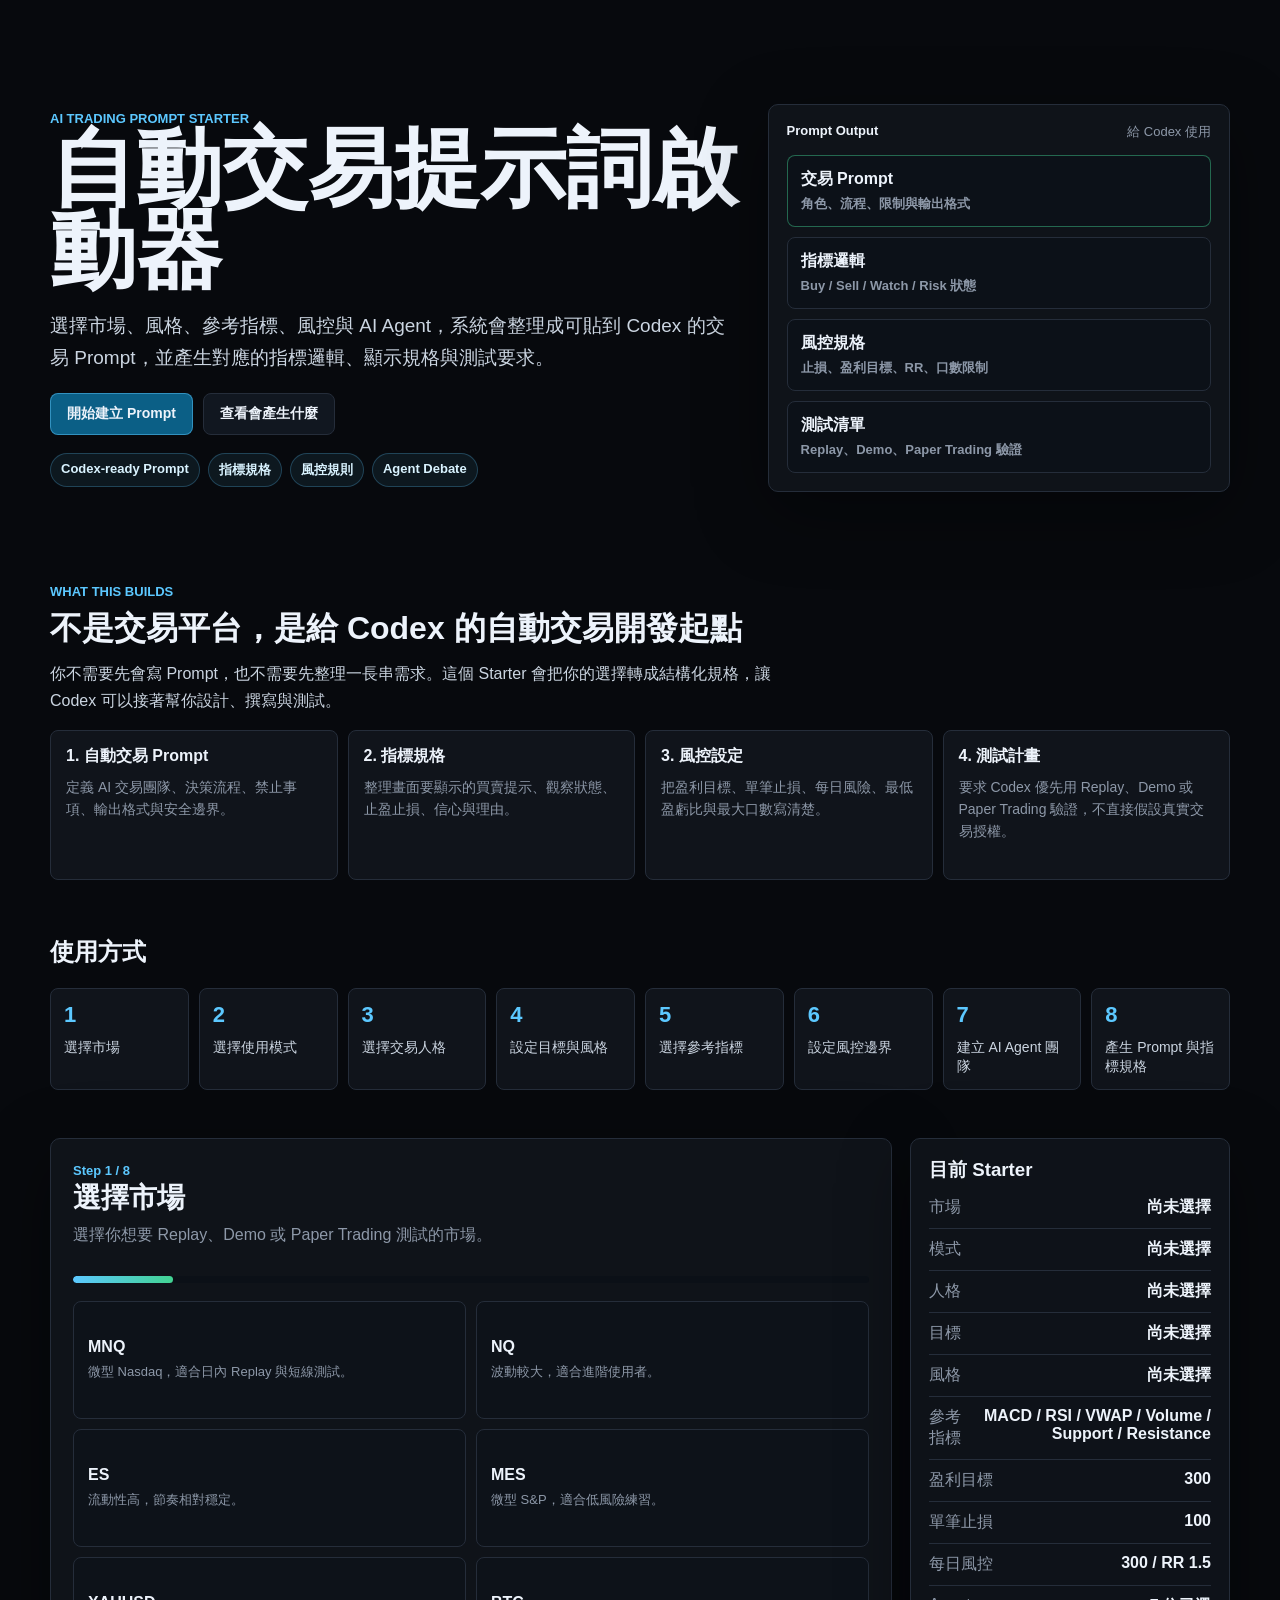
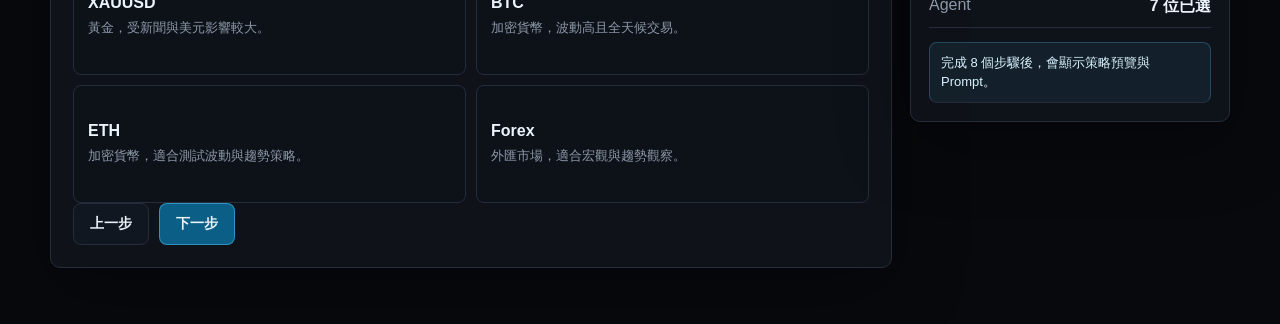
==== index.html @ bc8bad6b "Improve README and add starter assets" ====
<!doctype html>
<html lang="zh-Hant">
<head>
  <meta charset="utf-8">
  <meta name="viewport" content="width=device-width, initial-scale=1">
  <title>AI Trading Prompt Starter｜自動交易提示詞啟動器</title>
  <link rel="stylesheet" href="assets/css/index.css?v=execution-policy-fix">
</head>
<body>
  <main class="page">
    <section class="hero">
      <div class="hero-copy">
        <span class="eyebrow">AI Trading Prompt Starter</span>
        <h1>自動交易提示詞啟動器</h1>
        <p>選擇市場、風格、參考指標、風控與 AI Agent，系統會整理成可貼到 Codex 的交易 Prompt，並產生對應的指標邏輯、顯示規格與測試要求。</p>
        <div class="hero-actions">
          <a class="button primary" href="#starter" title="依照你的選項產生 Codex Prompt 與指標規格">開始建立 Prompt</a>
          <a class="button ghost" href="#starter-output" title="查看這個 Starter 會幫你整理哪些輸出">查看會產生什麼</a>
        </div>
        <div class="hero-proof" aria-label="Starter 輸出重點">
          <span>Codex-ready Prompt</span>
          <span>指標規格</span>
          <span>風控規則</span>
          <span>Agent Debate</span>
        </div>
      </div>
      <aside class="team-preview prompt-preview-card" aria-label="自動交易提示詞輸出預覽">
        <div class="preview-header">
          <strong>Prompt Output</strong>
          <span>給 Codex 使用</span>
        </div>
        <div class="mini-agent risk">交易 Prompt<span>角色、流程、限制與輸出格式</span></div>
        <div class="mini-agent">指標邏輯<span>Buy / Sell / Watch / Risk 狀態</span></div>
        <div class="mini-agent">風控規格<span>止損、盈利目標、RR、口數限制</span></div>
        <div class="mini-agent">測試清單<span>Replay、Demo、Paper Trading 驗證</span></div>
      </aside>
    </section>

    <section class="starter-output" id="starter-output">
      <div class="section-heading">
        <span class="eyebrow">What This Builds</span>
        <h2>不是交易平台，是給 Codex 的自動交易開發起點</h2>
        <p>你不需要先會寫 Prompt，也不需要先整理一長串需求。這個 Starter 會把你的選擇轉成結構化規格，讓 Codex 可以接著幫你設計、撰寫與測試。</p>
      </div>
      <div class="output-grid">
        <article>
          <strong>1. 自動交易 Prompt</strong>
          <span>定義 AI 交易團隊、決策流程、禁止事項、輸出格式與安全邊界。</span>
        </article>
        <article>
          <strong>2. 指標規格</strong>
          <span>整理畫面要顯示的買賣提示、觀察狀態、止盈止損、信心與理由。</span>
        </article>
        <article>
          <strong>3. 風控設定</strong>
          <span>把盈利目標、單筆止損、每日風險、最低盈虧比與最大口數寫清楚。</span>
        </article>
        <article>
          <strong>4. 測試計畫</strong>
          <span>要求 Codex 優先用 Replay、Demo 或 Paper Trading 驗證，不直接假設真實交易授權。</span>
        </article>
      </div>
    </section>

    <section class="how">
      <h2>使用方式</h2>
      <div class="how-grid">
        <div><b>1</b><span>選擇市場</span></div>
        <div><b>2</b><span>選擇使用模式</span></div>
        <div><b>3</b><span>選擇交易人格</span></div>
        <div><b>4</b><span>設定目標與風格</span></div>
        <div><b>5</b><span>選擇參考指標</span></div>
        <div><b>6</b><span>設定風控邊界</span></div>
        <div><b>7</b><span>建立 AI Agent 團隊</span></div>
        <div><b>8</b><span>產生 Prompt 與指標規格</span></div>
      </div>
    </section>

    <section class="starter" id="starter">
      <div class="wizard">
        <header class="wizard-head">
          <div>
            <span id="stepBadge">Step 1 / 8</span>
            <h2 id="stepTitle">選擇市場</h2>
            <p id="stepHint">選擇你想要 Replay、Demo 或 Paper Trading 測試的市場。</p>
          </div>
          <div class="progress"><span id="progressBar"></span></div>
        </header>

        <div class="step-panel active" data-step="0">
          <div class="choice-grid" id="marketChoices"></div>
        </div>

        <div class="step-panel" data-step="1">
          <div class="choice-grid mode-grid" id="modeChoices"></div>
        </div>

        <div class="step-panel" data-step="2">
          <div class="choice-grid" id="personalityChoices"></div>
        </div>

        <div class="step-panel" data-step="3">
          <div class="choice-grid" id="goalChoices"></div>
        </div>

        <div class="step-panel" data-step="4">
          <div class="choice-grid" id="styleChoices"></div>
        </div>

        <div class="step-panel" data-step="5">
          <div class="indicator-builder">
            <div class="team-builder-head">
              <div>
                <span class="eyebrow">Step 6</span>
                <h3>選擇重要參考指標</h3>
                <p>選擇你希望 AI 參考的指標。這些指標只做輔助判斷，不會單獨決定 Buy / Sell。</p>
              </div>
              <span id="indicatorCount">0 個已選</span>
            </div>

            <div class="indicator-grid" id="indicatorChoices"></div>
          </div>
        </div>

        <div class="step-panel" data-step="6">
          <div class="risk-builder">
            <div class="team-builder-head">
              <div>
                <span class="eyebrow">Step 7</span>
                <h3>設定盈利目標、止損與風控</h3>
                <p>這些限制會寫進 Prompt，讓 Risk Manager 先檢查風險，再讓其他 Agent 參與討論。</p>
              </div>
              <span>風控優先</span>
            </div>

            <div class="risk-grid">
              <label class="risk-field">
                <span>每日盈利目標</span>
                <input id="profitTargetInput" type="number" min="0" step="50" value="300" title="設定每日想達到的獲利目標。達標後 AI 會偏向停止開新倉，只做回顧或管理既有部位。">
                <small>例：300。達標後偏向停止新交易，避免把盈利吐回去。</small>
              </label>

              <label class="risk-field">
                <span>單筆最大止損</span>
                <input id="stopLossInput" type="number" min="1" step="10" value="100" title="設定單筆交易可承受的最大虧損。若潛在止損超過此值，Risk Manager 必須阻擋。">
                <small>例：100。任何 setup 超過這個止損上限都不應放行。</small>
              </label>

              <label class="risk-field">
                <span>每日最大虧損</span>
                <input id="dailyLossInput" type="number" min="1" step="50" value="300" title="設定每日最大虧損上限。達到後 AI 必須停止尋找新交易。">
                <small>例：300。達到日損上限後，只允許等待、回顧或停止。</small>
              </label>

              <label class="risk-field">
                <span>最低盈虧比</span>
                <input id="minimumRRInput" type="number" min="0.5" step="0.1" value="1.5" title="設定最低 Reward/Risk。低於此數字的交易不能進入最終決策。">
                <small>例：1.5。代表預期獲利至少要是風險的 1.5 倍。</small>
              </label>

              <label class="risk-field">
                <span>最大口數</span>
                <input id="maxContractsInput" type="number" min="1" step="1" value="1" title="設定最多允許幾口合約。AI 不可以自行提高口數。">
                <small>例：1。避免 AI 在沒有授權下加大槓桿。</small>
              </label>

              <label class="risk-field">
                <span>加碼規則</span>
                <select id="addOnRuleInput" title="設定是否允許加碼。保守建議先不允許加碼，等 Demo 驗證後再開啟。">
                  <option value="不允許加碼">不允許加碼</option>
                  <option value="只允許盈利後加碼">只允許盈利後加碼</option>
                  <option value="需要人工確認後加碼">需要人工確認後加碼</option>
                </select>
                <small>保守預設：不允許加碼。先讓策略乾淨、容易回測。</small>
              </label>
            </div>
          </div>
        </div>

        <div class="step-panel" data-step="7">
          <div class="team-builder" id="agents">
            <div class="team-builder-head">
              <div>
                <span class="eyebrow">Step 8</span>
                <h3>建立你的 AI Trading Team</h3>
                <p>先用快速組合決定團隊骨架，再微調核心與專家 Agent。Risk Manager 預設必選。</p>
              </div>
              <span id="agentCount">0 位已選</span>
            </div>

            <section class="team-section">
              <div class="section-label">
                <strong>快速組合</strong>
                <span>選一種常見團隊配置，之後仍可手動調整。</span>
              </div>
              <div class="preset-row" id="presetChoices"></div>
            </section>

            <div class="team-layout">
              <div class="team-selectors">
                <section class="team-section">
                  <div class="section-label">
                    <strong>核心團隊</strong>
                    <span>負責方向、進場、結構與風控。</span>
                  </div>
                  <div class="agent-grid compact" id="coreAgentChoices"></div>
                </section>

                <section class="team-section">
                  <div class="section-label">
                    <strong>專家團隊</strong>
                    <span>補強關鍵位、流動性、成交量、新聞與宏觀背景。</span>
                  </div>
                  <div class="agent-grid compact" id="specialistAgentChoices"></div>
                </section>
              </div>

              <aside class="team-builder-preview" aria-label="AI Trading Team 預覽">
                <section class="team-section">
                  <div class="section-label">
                    <strong>團隊預覽</strong>
                    <span>依照目前選擇即時估算。</span>
                  </div>
                  <div class="metric-grid">
                    <div><b id="coreCount">4</b><span>Core Agent</span></div>
                    <div><b id="specialistCount">3</b><span>Specialist Agent</span></div>
                  </div>
                  <div class="team-estimate">
                    <span>預估 Prompt</span>
                    <strong id="tokenEstimate">3200 Tokens</strong>
                  </div>
                  <div class="team-estimate">
                    <span>預估決策品質</span>
                    <strong id="qualityEstimate">★★★★☆</strong>
                  </div>
                </section>

                <section class="team-section debate-preview-box">
                  <div class="section-label">
                    <strong>Agent Debate Preview</strong>
                    <span>範例顯示 Agent 不會全部同意。</span>
                  </div>
                  <div class="debate-mini" id="teamDebatePreview"></div>
                  <div class="final-vote" id="teamFinalVote">LONG Approved</div>
                </section>
              </aside>
            </div>
          </div>
        </div>

        <footer class="wizard-actions">
          <button class="button ghost" id="backBtn" type="button" title="回到上一個設定步驟">上一步</button>
          <button class="button primary" id="nextBtn" type="button" title="前往下一步，完成後會產生 Codex Prompt">下一步</button>
        </footer>
      </div>

      <aside class="starter-summary">
        <h3>目前 Starter</h3>
        <dl>
          <div><dt>市場</dt><dd id="summaryMarket">尚未選擇</dd></div>
          <div><dt>模式</dt><dd id="summaryMode">尚未選擇</dd></div>
          <div><dt>人格</dt><dd id="summaryPersonality">尚未選擇</dd></div>
          <div><dt>目標</dt><dd id="summaryGoal">尚未選擇</dd></div>
          <div><dt>風格</dt><dd id="summaryStyle">尚未選擇</dd></div>
          <div><dt>參考指標</dt><dd id="summaryIndicators">尚未選擇</dd></div>
          <div><dt>盈利目標</dt><dd id="summaryProfitTarget">300</dd></div>
          <div><dt>單筆止損</dt><dd id="summaryStopLoss">100</dd></div>
          <div><dt>每日風控</dt><dd id="summaryDailyRisk">300</dd></div>
          <div><dt>Agent</dt><dd id="summaryAgents">尚未完成</dd></div>
        </dl>
        <div class="readiness" id="readiness">完成 8 個步驟後，會顯示策略預覽與 Prompt。</div>
      </aside>
    </section>

    <section class="results is-hidden" id="results">
      <div class="result-head">
        <div>
          <span class="eyebrow">Prompt Ready</span>
          <h2>你的 AI 交易團隊已建立</h2>
          <p>先查看摘要與 Agent 辯論邏輯，再展開完整 Prompt 複製到 Codex。</p>
        </div>
        <div class="result-actions">
          <button class="button ghost" id="togglePromptBtn" type="button" title="展開或收合完整 Codex Prompt">展開 Prompt</button>
          <button class="button primary" id="copyPromptBtn" type="button" title="複製完整 Prompt，方便貼到 Codex">複製 Prompt</button>
          <button class="button ghost" id="downloadPromptBtn" type="button" title="把 Prompt 下載成 Markdown 檔案保存">下載 Markdown</button>
        </div>
      </div>

      <section class="visual-preview-card" aria-label="指標視覺預覽">
        <div class="visual-preview-head">
          <strong>視覺預覽</strong>
          <span>買進/賣出大字；觀察小提醒；關鍵線只顯示附近價位</span>
        </div>
        <div class="chart-preview">
          <div class="chart-toolbar">
            <span class="tag buy">買進</span>
            <span class="tag sell">賣出</span>
            <span class="tag tp">止盈</span>
            <span class="tag sl">止損</span>
            <span class="tag watch">出場 / 觀察</span>
            <span class="tag day">今日高低</span>
            <span class="tag prev">前日高低</span>
            <span class="tag range">開盤區間</span>
          </div>
          <div class="chart-stage">
            <div class="price-line line-blue line-top"><span>今日高</span></div>
            <div class="price-line line-white line-orl"><span>開盤低</span></div>
            <div class="price-line line-purple line-pdh"><span>前日高</span></div>
            <div class="price-line line-green line-vwap"><span>VWAP</span></div>
            <div class="price-line line-amber line-support"><span>30分支撐</span></div>
            <div class="price-line line-amber line-pressure"><span>30分壓力</span></div>
            <div class="price-line line-purple line-pdl"><span>前日低</span></div>
            <div class="price-line line-white line-orh"><span>開盤高</span></div>
            <div class="price-line line-blue line-low"><span>今日低</span></div>
            <div class="signal-label buy-signal">買進 84% RR 1.3</div>
            <div class="signal-label watch-signal">觀察壓力</div>
            <div class="signal-label exit-signal">出多 | VWAP</div>
            <div class="tp-line"><span>止盈</span></div>
            <div class="sl-line"><span>止損</span></div>
            <div class="candles" aria-hidden="true">
              <i></i><i></i><i class="red"></i><i class="red"></i><i class="red"></i><i></i><i></i><i></i><i></i><i></i><i></i><i class="red"></i><i class="red"></i><i class="red"></i><i></i><i></i><i></i><i></i><i class="red"></i><i></i>
            </div>
            <div class="price-path"></div>
          </div>
        </div>
      </section>

      <div class="result-grid">
        <section class="card">
          <h3>策略摘要</h3>
          <div class="summary-list" id="strategySummary"></div>
        </section>

        <section class="card">
          <h3>AI Agent 團隊</h3>
          <div class="selected-agents" id="selectedAgents"></div>
        </section>

        <section class="card">
          <h3>Agent 辯論流程</h3>
          <div class="debate-flow" id="debateFlow"></div>
        </section>

        <section class="card decision-preview">
          <h3>AI 決策狀態預覽</h3>
          <div class="decision-state">
            <strong>等待確認</strong>
            <span>Risk Manager 會先檢查風險，Agent 不會全部無條件同意。</span>
          </div>
          <div class="state-row">
            <span>AI 建議買進</span>
            <span>AI 建議賣出</span>
            <span>觀察中</span>
            <span>風險過高</span>
            <span>不建議交易</span>
          </div>
        </section>
      </div>

      <section class="prompt-panel is-collapsed" id="promptPanel">
        <div class="prompt-head">
          <h3>Codex Prompt 預覽</h3>
          <span>可直接複製貼到 Codex，開始 Replay / Demo / Paper Trading 測試。</span>
        </div>
        <textarea id="promptOutput" spellcheck="false"></textarea>
      </section>
    </section>
  </main>

  <script src="assets/js/index.js?v=execution-policy-fix"></script>
</body>
</html>
---- assets/css/index.css ----
:root {
  --bg: #07090d;
  --panel: #10141b;
  --panel-2: #151a23;
  --line: #252d3a;
  --text: #edf3fb;
  --muted: #8d98a8;
  --soft: #cbd5e1;
  --blue: #5cc8ff;
  --green: #42d392;
  --red: #ff5d5d;
  --amber: #f6b84a;
  --violet: #b58cff;
  --radius: 10px;
  --shadow: 0 20px 70px rgba(0, 0, 0, .38);
}

* {
  box-sizing: border-box;
}

html {
  scroll-behavior: smooth;
}

body {
  margin: 0;
  background: var(--bg);
  color: var(--text);
  font-family: Inter, -apple-system, BlinkMacSystemFont, "Segoe UI", "Noto Sans TC", sans-serif;
  letter-spacing: 0;
}

button,
textarea,
input,
select {
  font: inherit;
}

.page {
  width: min(1180px, calc(100% - 32px));
  margin: 0 auto;
  padding: 28px 0 56px;
}

.hero {
  min-height: 540px;
  display: grid;
  grid-template-columns: minmax(0, 1.05fr) minmax(320px, .7fr);
  gap: 24px;
  align-items: center;
}

.hero-copy {
  padding: 28px 0;
}

.eyebrow {
  display: inline-flex;
  color: var(--blue);
  font-size: 13px;
  font-weight: 800;
  text-transform: uppercase;
}

h1,
h2,
h3,
p {
  margin-top: 0;
}

h1 {
  margin-bottom: 18px;
  max-width: 780px;
  font-size: clamp(42px, 7vw, 86px);
  line-height: .96;
}

.hero p {
  max-width: 680px;
  color: var(--soft);
  font-size: 19px;
  line-height: 1.7;
}

.hero-proof {
  display: flex;
  flex-wrap: wrap;
  gap: 8px;
  margin-top: 18px;
}

.hero-proof span {
  border: 1px solid rgba(92, 200, 255, .25);
  border-radius: 999px;
  background: rgba(92, 200, 255, .08);
  color: #d9f3ff;
  padding: 7px 10px;
  font-size: 13px;
  font-weight: 800;
}

.hero-actions,
.result-actions,
.wizard-actions {
  display: flex;
  flex-wrap: wrap;
  gap: 10px;
}

.button {
  min-height: 42px;
  display: inline-flex;
  align-items: center;
  justify-content: center;
  border: 1px solid var(--line);
  border-radius: 8px;
  padding: 0 16px;
  background: var(--panel-2);
  color: var(--text);
  font-size: 14px;
  font-weight: 800;
  text-decoration: none;
  cursor: pointer;
  transition: border-color .18s ease, background .18s ease, transform .18s ease;
}

.button.primary {
  border-color: rgba(92, 200, 255, .48);
  background: #0b5f86;
}

.button.ghost {
  background: #111720;
}

.button:hover {
  border-color: rgba(92, 200, 255, .72);
  transform: translateY(-1px);
}

.team-preview,
.wizard,
.starter-summary,
.card,
.prompt-panel,
.starter-intro {
  border: 1px solid var(--line);
  border-radius: var(--radius);
  background: rgba(16, 20, 27, .92);
  box-shadow: var(--shadow);
}

.team-preview {
  padding: 18px;
  display: grid;
  gap: 10px;
}

.preview-header {
  display: flex;
  justify-content: space-between;
  gap: 12px;
  margin-bottom: 4px;
  color: var(--muted);
  font-size: 13px;
}

.preview-header strong {
  color: var(--text);
}

.mini-agent {
  border: 1px solid var(--line);
  border-radius: 8px;
  background: #0c1118;
  padding: 13px;
  font-weight: 850;
}

.mini-agent span {
  display: block;
  margin-top: 5px;
  color: var(--muted);
  font-size: 13px;
  font-weight: 600;
}

.mini-agent.risk {
  border-color: rgba(66, 211, 146, .45);
}

.starter-output {
  padding: 14px 0 30px;
}

.section-heading {
  max-width: 760px;
  margin-bottom: 16px;
}

.section-heading h2 {
  margin: 7px 0 9px;
  font-size: 32px;
}

.section-heading p {
  color: var(--soft);
  line-height: 1.7;
}

.output-grid {
  display: grid;
  grid-template-columns: repeat(4, minmax(0, 1fr));
  gap: 10px;
}

.output-grid article {
  min-height: 150px;
  border: 1px solid var(--line);
  border-radius: 8px;
  background: var(--panel);
  padding: 15px;
}

.output-grid strong {
  display: block;
  color: var(--text);
  margin-bottom: 10px;
}

.output-grid span {
  color: var(--muted);
  font-size: 14px;
  line-height: 1.55;
}

.how {
  padding: 26px 0;
}

.how h2 {
  font-size: 24px;
}

.how-grid {
  display: grid;
  grid-template-columns: repeat(8, 1fr);
  gap: 10px;
}

.how-grid div {
  min-height: 94px;
  border: 1px solid var(--line);
  border-radius: 8px;
  background: var(--panel);
  padding: 13px;
}

.how-grid b {
  display: block;
  color: var(--blue);
  font-size: 22px;
  margin-bottom: 10px;
}

.how-grid span {
  color: var(--soft);
  font-size: 14px;
}

.starter {
  display: grid;
  grid-template-columns: minmax(0, 1fr) 320px;
  gap: 18px;
  padding-top: 22px;
}

.wizard {
  padding: 22px;
}

.wizard-head {
  display: grid;
  gap: 12px;
  margin-bottom: 18px;
}

.wizard-head span {
  color: var(--blue);
  font-size: 13px;
  font-weight: 850;
}

.wizard-head h2 {
  margin-bottom: 6px;
  font-size: 28px;
}

.wizard-head p {
  color: var(--muted);
  line-height: 1.55;
}

.progress {
  height: 7px;
  border-radius: 999px;
  background: #0b1017;
  overflow: hidden;
}

.progress span {
  display: block;
  height: 100%;
  width: 20%;
  border-radius: inherit;
  background: linear-gradient(90deg, var(--blue), var(--green));
}

.step-panel {
  display: none;
}

.step-panel.active {
  display: block;
}

.choice-grid,
.agent-grid,
.indicator-grid {
  display: grid;
  grid-template-columns: repeat(2, minmax(0, 1fr));
  gap: 10px;
}

.choice,
.agent-card,
.indicator-card,
.preset-chip {
  min-height: 118px;
  border: 1px solid var(--line);
  border-radius: 8px;
  background: #0d1219;
  color: var(--text);
  padding: 14px;
  text-align: left;
  cursor: pointer;
  transition: border-color .18s ease, background .18s ease, transform .18s ease;
}

.choice.selected,
.agent-card.selected,
.indicator-card.selected,
.preset-chip.selected {
  border-color: var(--blue);
  background: rgba(92, 200, 255, .1);
}

.choice:hover,
.agent-card:hover,
.indicator-card:hover,
.preset-chip:hover {
  border-color: rgba(92, 200, 255, .55);
  background: rgba(92, 200, 255, .07);
  transform: translateY(-1px);
}

.choice strong,
.agent-card strong,
.indicator-card strong {
  display: block;
  font-size: 16px;
  margin-bottom: 7px;
}

.choice span,
.agent-card span,
.indicator-card span {
  display: block;
  color: var(--muted);
  font-size: 13px;
  line-height: 1.45;
}

.agent-card small,
.indicator-card small {
  display: inline-flex;
  margin-top: 10px;
  color: var(--green);
  font-size: 12px;
  font-weight: 800;
}

.agent-card strong {
  display: flex;
  align-items: center;
  gap: 7px;
}

.team-builder,
.risk-builder,
.indicator-builder {
  display: grid;
  gap: 18px;
}

.team-builder-head,
.agent-toolbar {
  display: flex;
  justify-content: space-between;
  gap: 12px;
  margin-bottom: 14px;
}

.team-builder-head {
  margin-bottom: 0;
  align-items: flex-start;
}

.team-builder-head h3 {
  margin: 6px 0 7px;
  font-size: 26px;
}

.team-builder-head p {
  margin: 0;
  max-width: 640px;
  color: var(--muted);
  line-height: 1.55;
}

.risk-grid {
  display: grid;
  grid-template-columns: repeat(2, minmax(0, 1fr));
  gap: 12px;
}

.risk-field {
  display: grid;
  gap: 8px;
  border: 1px solid var(--line);
  border-radius: 8px;
  background: #0d1219;
  padding: 14px;
}

.risk-field span {
  color: var(--text);
  font-weight: 850;
}

.risk-field input,
.risk-field select {
  width: 100%;
  min-height: 42px;
  border: 1px solid var(--line);
  border-radius: 8px;
  background: #070a0f;
  color: var(--text);
  padding: 0 11px;
  outline: none;
}

.risk-field input:focus,
.risk-field select:focus {
  border-color: rgba(92, 200, 255, .68);
  box-shadow: 0 0 0 3px rgba(92, 200, 255, .1);
}

.risk-field.invalid {
  border-color: rgba(255, 93, 93, .68);
  background: rgba(255, 93, 93, .06);
}

.risk-field.invalid input {
  border-color: rgba(255, 93, 93, .8);
}

.risk-field.invalid small {
  color: #ffb4b4;
}

.risk-field small {
  color: var(--muted);
  font-size: 12px;
  line-height: 1.45;
}

.team-builder-head > span {
  flex: 0 0 auto;
  border: 1px solid rgba(92, 200, 255, .28);
  border-radius: 999px;
  background: rgba(92, 200, 255, .08);
  color: #d9f3ff;
  padding: 7px 10px;
  font-size: 13px;
  font-weight: 850;
}

.team-section {
  border-top: 1px solid var(--line);
  padding-top: 16px;
}

.section-label {
  display: flex;
  justify-content: space-between;
  gap: 14px;
  margin-bottom: 10px;
}

.section-label strong {
  color: var(--text);
}

.section-label span {
  color: var(--muted);
  font-size: 13px;
  line-height: 1.45;
  text-align: right;
}

.preset-row {
  display: flex;
  flex-wrap: wrap;
  gap: 9px;
}

.preset-chip {
  min-height: 38px;
  padding: 0 14px;
  color: var(--text);
  font-size: 14px;
  font-weight: 850;
}

.team-layout {
  display: grid;
  grid-template-columns: minmax(0, 1fr) 280px;
  gap: 16px;
}

.team-selectors {
  display: grid;
  gap: 18px;
}

.agent-grid.compact {
  grid-template-columns: repeat(2, minmax(0, 1fr));
}

.agent-grid.compact .agent-card {
  min-height: 132px;
}

.team-builder-preview {
  display: grid;
  gap: 18px;
  align-content: start;
  border: 1px solid var(--line);
  border-radius: 8px;
  background: #0b1017;
  padding: 14px;
}

.team-builder-preview .team-section:first-child {
  border-top: 0;
  padding-top: 0;
}

.metric-grid {
  display: grid;
  grid-template-columns: repeat(2, 1fr);
  gap: 8px;
  margin-bottom: 10px;
}

.metric-grid div,
.team-estimate,
.debate-mini div,
.final-vote {
  border: 1px solid var(--line);
  border-radius: 8px;
  background: #0d1219;
  padding: 10px;
}

.metric-grid b {
  display: block;
  color: var(--blue);
  font-size: 25px;
  line-height: 1;
}

.metric-grid span,
.team-estimate span {
  display: block;
  margin-top: 5px;
  color: var(--muted);
  font-size: 12px;
}

.team-estimate {
  display: flex;
  align-items: center;
  justify-content: space-between;
  gap: 12px;
  margin-top: 8px;
}

.team-estimate span {
  margin-top: 0;
}

.team-estimate strong {
  color: var(--text);
  white-space: nowrap;
}

.debate-preview-box {
  padding-top: 14px;
}

.debate-mini {
  display: grid;
  gap: 8px;
}

.debate-mini div {
  display: flex;
  justify-content: space-between;
  gap: 12px;
  color: var(--soft);
  font-size: 13px;
}

.debate-mini span::after {
  content: " →";
  color: var(--muted);
}

.debate-mini strong {
  color: var(--soft);
}

.debate-mini strong.agree {
  color: var(--green);
}

.debate-mini strong.reject {
  color: var(--red);
}

.debate-mini strong.neutral {
  color: var(--amber);
}

.final-vote {
  margin-top: 9px;
  border-color: rgba(66, 211, 146, .4);
  background: rgba(66, 211, 146, .09);
  color: var(--green);
  font-size: 18px;
  font-weight: 900;
  text-align: center;
}

.agent-toolbar p {
  margin: 5px 0 0;
  color: var(--muted);
  font-size: 13px;
}

.starter-summary {
  align-self: start;
  padding: 18px;
  position: sticky;
  top: 16px;
}

.starter-summary h3 {
  margin-bottom: 14px;
}

.starter-summary dl {
  display: grid;
  gap: 10px;
  margin: 0;
}

.starter-summary div {
  display: flex;
  justify-content: space-between;
  gap: 14px;
  border-bottom: 1px solid var(--line);
  padding-bottom: 10px;
}

.starter-summary dt {
  color: var(--muted);
}

.starter-summary dd {
  margin: 0;
  color: var(--text);
  font-weight: 800;
  text-align: right;
}

.readiness {
  margin-top: 14px;
  border: 1px solid rgba(92, 200, 255, .25);
  border-radius: 8px;
  background: rgba(92, 200, 255, .08);
  color: #d9f3ff;
  padding: 11px;
  font-size: 13px;
  line-height: 1.45;
}

.results {
  margin-top: 28px;
}

.is-hidden {
  display: none !important;
}

.result-head {
  display: flex;
  justify-content: space-between;
  gap: 18px;
  align-items: flex-end;
  margin-bottom: 16px;
}

.result-head h2 {
  margin: 6px 0 6px;
  font-size: 32px;
}

.result-head p {
  color: var(--muted);
}

.result-grid {
  display: grid;
  grid-template-columns: repeat(2, minmax(0, 1fr));
  gap: 16px;
}

.visual-preview-card {
  border: 1px solid var(--line);
  border-radius: var(--radius);
  background: rgba(16, 20, 27, .92);
  box-shadow: var(--shadow);
  margin-bottom: 16px;
  overflow: hidden;
}

.visual-preview-head {
  min-height: 48px;
  display: flex;
  justify-content: space-between;
  gap: 14px;
  align-items: center;
  border-bottom: 1px solid var(--line);
  padding: 0 16px;
}

.visual-preview-head strong {
  color: var(--text);
}

.visual-preview-head span {
  color: var(--muted);
  font-size: 13px;
}

.chart-preview {
  background: #03070b;
  overflow: hidden;
}

.chart-toolbar {
  display: flex;
  flex-wrap: wrap;
  gap: 8px;
  padding: 12px 16px 0;
  position: relative;
  z-index: 4;
}

.tag {
  border: 1px solid var(--line);
  border-radius: 7px;
  background: rgba(3, 7, 11, .84);
  padding: 5px 9px;
  font-size: 12px;
  font-weight: 900;
}

.tag.buy,
.tp {
  color: #42f08f;
}

.tag.sell,
.sl {
  color: #ff6666;
}

.tag.watch {
  color: #ffb000;
}

.tag.day {
  color: #4ab8ff;
}

.tag.prev {
  color: #c78cff;
}

.tag.range {
  color: #f4f7fb;
}

.chart-stage {
  height: 390px;
  position: relative;
  margin-top: -2px;
  background:
    linear-gradient(to right, rgba(91, 109, 130, .22) 1px, transparent 1px) 0 0 / 9.1% 100%,
    linear-gradient(to bottom, rgba(91, 109, 130, .22) 1px, transparent 1px) 0 0 / 100% 52px,
    #03070b;
  overflow: hidden;
}

.chart-stage::before {
  content: "";
  position: absolute;
  inset: 54px 3% 40px 3%;
  background:
    linear-gradient(118deg, transparent 0 10%, #f2f7ff 10.4% 12%, transparent 12.4% 19%, #f2f7ff 19.4% 21%, transparent 21.4% 31%, #f2f7ff 31.4% 33%, transparent 33.4% 43%, #f2f7ff 43.4% 45%, transparent 45.4% 56%, #f2f7ff 56.4% 58%, transparent 58.4% 68%, #f2f7ff 68.4% 70%, transparent 70.4% 82%, #f2f7ff 82.4% 84%, transparent 84.4%);
  filter: drop-shadow(0 0 4px rgba(255, 255, 255, .35));
  clip-path: polygon(0 92%, 9% 36%, 14% 27%, 20% 56%, 28% 92%, 35% 82%, 47% 64%, 55% 26%, 62% 12%, 70% 46%, 77% 67%, 86% 34%, 93% 10%, 100% 17%, 100% 24%, 93% 17%, 86% 41%, 77% 74%, 70% 53%, 62% 19%, 55% 33%, 47% 71%, 35% 89%, 28% 99%, 20% 63%, 14% 34%, 9% 43%, 0 99%);
  z-index: 2;
}

.price-line {
  position: absolute;
  left: 3.2%;
  right: 3.2%;
  height: 2px;
  z-index: 1;
}

.price-line span {
  position: absolute;
  right: 0;
  top: -17px;
  font-size: 12px;
  font-weight: 900;
  white-space: nowrap;
}

.line-blue {
  background: #3dafff;
}

.line-blue span {
  color: #3dafff;
}

.line-white {
  background: #e9eef7;
}

.line-white span {
  color: #f4f7fb;
}

.line-purple {
  background: #bb7dff;
}

.line-purple span {
  color: #d9a9ff;
}

.line-green {
  background: #24c27a;
}

.line-green span {
  color: #36e692;
}

.line-amber {
  background: #ffb000;
}

.line-amber span {
  color: #ffbd2e;
}

.line-top { top: 28%; }
.line-orl { top: 42%; }
.line-pdh { top: 49%; }
.line-vwap { top: 62%; }
.line-support { top: 63.5%; }
.line-pressure { top: 69.5%; }
.line-pdl { top: 77%; }
.line-orh { top: 88%; }
.line-low { top: 96%; }

.signal-label {
  position: absolute;
  border: 2px solid currentColor;
  border-radius: 8px;
  background: rgba(3, 7, 11, .88);
  padding: 4px 9px;
  font-size: clamp(13px, 1.8vw, 20px);
  font-weight: 950;
  z-index: 5;
  white-space: nowrap;
}

.buy-signal {
  top: 22%;
  left: 50%;
  color: #42f08f;
  transform: translateX(-18%);
}

.watch-signal {
  top: 65%;
  left: 41%;
  color: #ffb000;
  font-size: 15px;
}

.exit-signal {
  top: 68%;
  left: 70%;
  color: #ffb000;
}

.tp-line,
.sl-line {
  position: absolute;
  left: 57%;
  width: 16%;
  height: 3px;
  z-index: 3;
}

.tp-line {
  top: 28%;
  background: #42f08f;
}

.sl-line {
  top: 72%;
  background: #ff6666;
}

.tp-line span,
.sl-line span {
  position: absolute;
  right: -34px;
  top: -8px;
  font-size: 12px;
  font-weight: 900;
}

.tp-line span {
  color: #42f08f;
}

.sl-line span {
  color: #ff6666;
}

.candles {
  position: absolute;
  inset: 70px 5% 46px 5%;
  z-index: 3;
}

.candles i {
  position: absolute;
  bottom: 20%;
  width: 2px;
  height: 68px;
  background: #35d06f;
}

.candles i::after {
  content: "";
  position: absolute;
  left: -2px;
  top: 24px;
  width: 6px;
  height: 24px;
  background: #35d06f;
}

.candles i.red {
  background: #ff5d5d;
}

.candles i.red::after {
  background: #ff5d5d;
}

.candles i:nth-child(1) { left: 2%; bottom: 2%; height: 70px; }
.candles i:nth-child(2) { left: 10%; bottom: 45%; height: 82px; }
.candles i:nth-child(3) { left: 14%; bottom: 48%; height: 76px; }
.candles i:nth-child(4) { left: 18%; bottom: 30%; height: 70px; }
.candles i:nth-child(5) { left: 22%; bottom: 11%; height: 66px; }
.candles i:nth-child(6) { left: 26%; bottom: 0%; height: 75px; }
.candles i:nth-child(7) { left: 30%; bottom: 10%; height: 68px; }
.candles i:nth-child(8) { left: 34%; bottom: 20%; height: 70px; }
.candles i:nth-child(9) { left: 38%; bottom: 27%; height: 75px; }
.candles i:nth-child(10) { left: 46%; bottom: 33%; height: 78px; }
.candles i:nth-child(11) { left: 50%; bottom: 49%; height: 78px; }
.candles i:nth-child(12) { left: 55%; bottom: 56%; height: 72px; }
.candles i:nth-child(13) { left: 59%; bottom: 50%; height: 74px; }
.candles i:nth-child(14) { left: 63%; bottom: 37%; height: 76px; }
.candles i:nth-child(15) { left: 67%; bottom: 27%; height: 70px; }
.candles i:nth-child(16) { left: 71%; bottom: 31%; height: 72px; }
.candles i:nth-child(17) { left: 75%; bottom: 42%; height: 73px; }
.candles i:nth-child(18) { left: 83%; bottom: 55%; height: 76px; }
.candles i:nth-child(19) { left: 87%; bottom: 60%; height: 74px; }
.candles i:nth-child(20) { left: 91%; bottom: 57%; height: 70px; }

.card {
  padding: 18px;
}

.card h3 {
  margin-bottom: 12px;
}

.summary-list,
.selected-agents,
.debate-flow {
  display: grid;
  gap: 9px;
}

.summary-item,
.selected-agent,
.debate-item {
  border: 1px solid var(--line);
  border-radius: 8px;
  background: #0c1118;
  padding: 11px;
  color: var(--soft);
  font-size: 14px;
  line-height: 1.45;
}

.selected-agent strong,
.debate-item strong {
  display: block;
  color: var(--text);
  margin-bottom: 4px;
}

.decision-preview {
  background:
    linear-gradient(145deg, rgba(92, 200, 255, .1), rgba(16, 20, 27, .95));
}

.decision-state {
  border: 1px solid rgba(246, 184, 74, .42);
  border-radius: 8px;
  background: rgba(246, 184, 74, .1);
  padding: 14px;
  margin-bottom: 12px;
}

.decision-state strong {
  display: block;
  color: #ffe0a3;
  font-size: 22px;
  margin-bottom: 5px;
}

.decision-state span {
  color: var(--soft);
}

.state-row {
  display: flex;
  flex-wrap: wrap;
  gap: 8px;
}

.state-row span {
  border: 1px solid var(--line);
  border-radius: 999px;
  padding: 7px 9px;
  background: #0c1118;
  color: var(--soft);
  font-size: 13px;
}

.prompt-panel {
  margin-top: 16px;
  overflow: hidden;
}

.prompt-head {
  padding: 16px;
  border-bottom: 1px solid var(--line);
}

.prompt-head h3 {
  margin-bottom: 5px;
}

.prompt-head span {
  color: var(--muted);
  font-size: 13px;
}

.prompt-panel textarea {
  width: 100%;
  min-height: 440px;
  display: block;
  border: 0;
  background: #070a0f;
  color: #dce7f5;
  padding: 16px;
  resize: vertical;
  font-family: ui-monospace, SFMono-Regular, Menlo, Consolas, monospace;
  font-size: 13px;
  line-height: 1.6;
}

.prompt-panel.is-collapsed textarea {
  display: none;
}

@media (max-width: 980px) {
  .hero,
  .starter,
  .team-layout,
  .result-head,
  .result-grid {
    grid-template-columns: 1fr;
  }

  .hero {
    min-height: auto;
    padding-top: 30px;
  }

  .how-grid {
    grid-template-columns: repeat(3, 1fr);
  }

  .chart-stage {
    height: 330px;
  }

  .output-grid {
    grid-template-columns: repeat(2, 1fr);
  }

  .starter-summary {
    position: static;
  }
}

@media (max-width: 640px) {
  .page {
    width: min(100% - 24px, 1180px);
    padding-top: 16px;
  }

  h1 {
    font-size: 44px;
  }

  .hero p {
    font-size: 16px;
  }

  .hero-actions,
  .result-actions,
  .wizard-actions {
    width: 100%;
  }

  .button {
    width: 100%;
  }

  .how-grid,
  .output-grid,
  .choice-grid,
  .agent-grid,
  .indicator-grid,
  .risk-grid {
    grid-template-columns: 1fr;
  }

  .wizard,
  .starter-summary,
  .card,
  .visual-preview-head {
    padding: 15px;
  }

  .visual-preview-head {
    align-items: flex-start;
    flex-direction: column;
  }

  .chart-stage {
    height: 290px;
  }

  .chart-toolbar {
    padding: 10px 10px 0;
  }

  .price-line span {
    right: 4px;
    font-size: 11px;
  }

  .watch-signal {
    left: 33%;
  }

  .exit-signal {
    left: 60%;
  }

  .agent-toolbar,
  .team-builder-head,
  .section-label,
  .starter-summary div {
    flex-direction: column;
  }

  .section-label span {
    text-align: left;
  }

  .preset-row {
    display: grid;
    grid-template-columns: repeat(2, minmax(0, 1fr));
  }

  .starter-summary dd {
    text-align: left;
  }
}
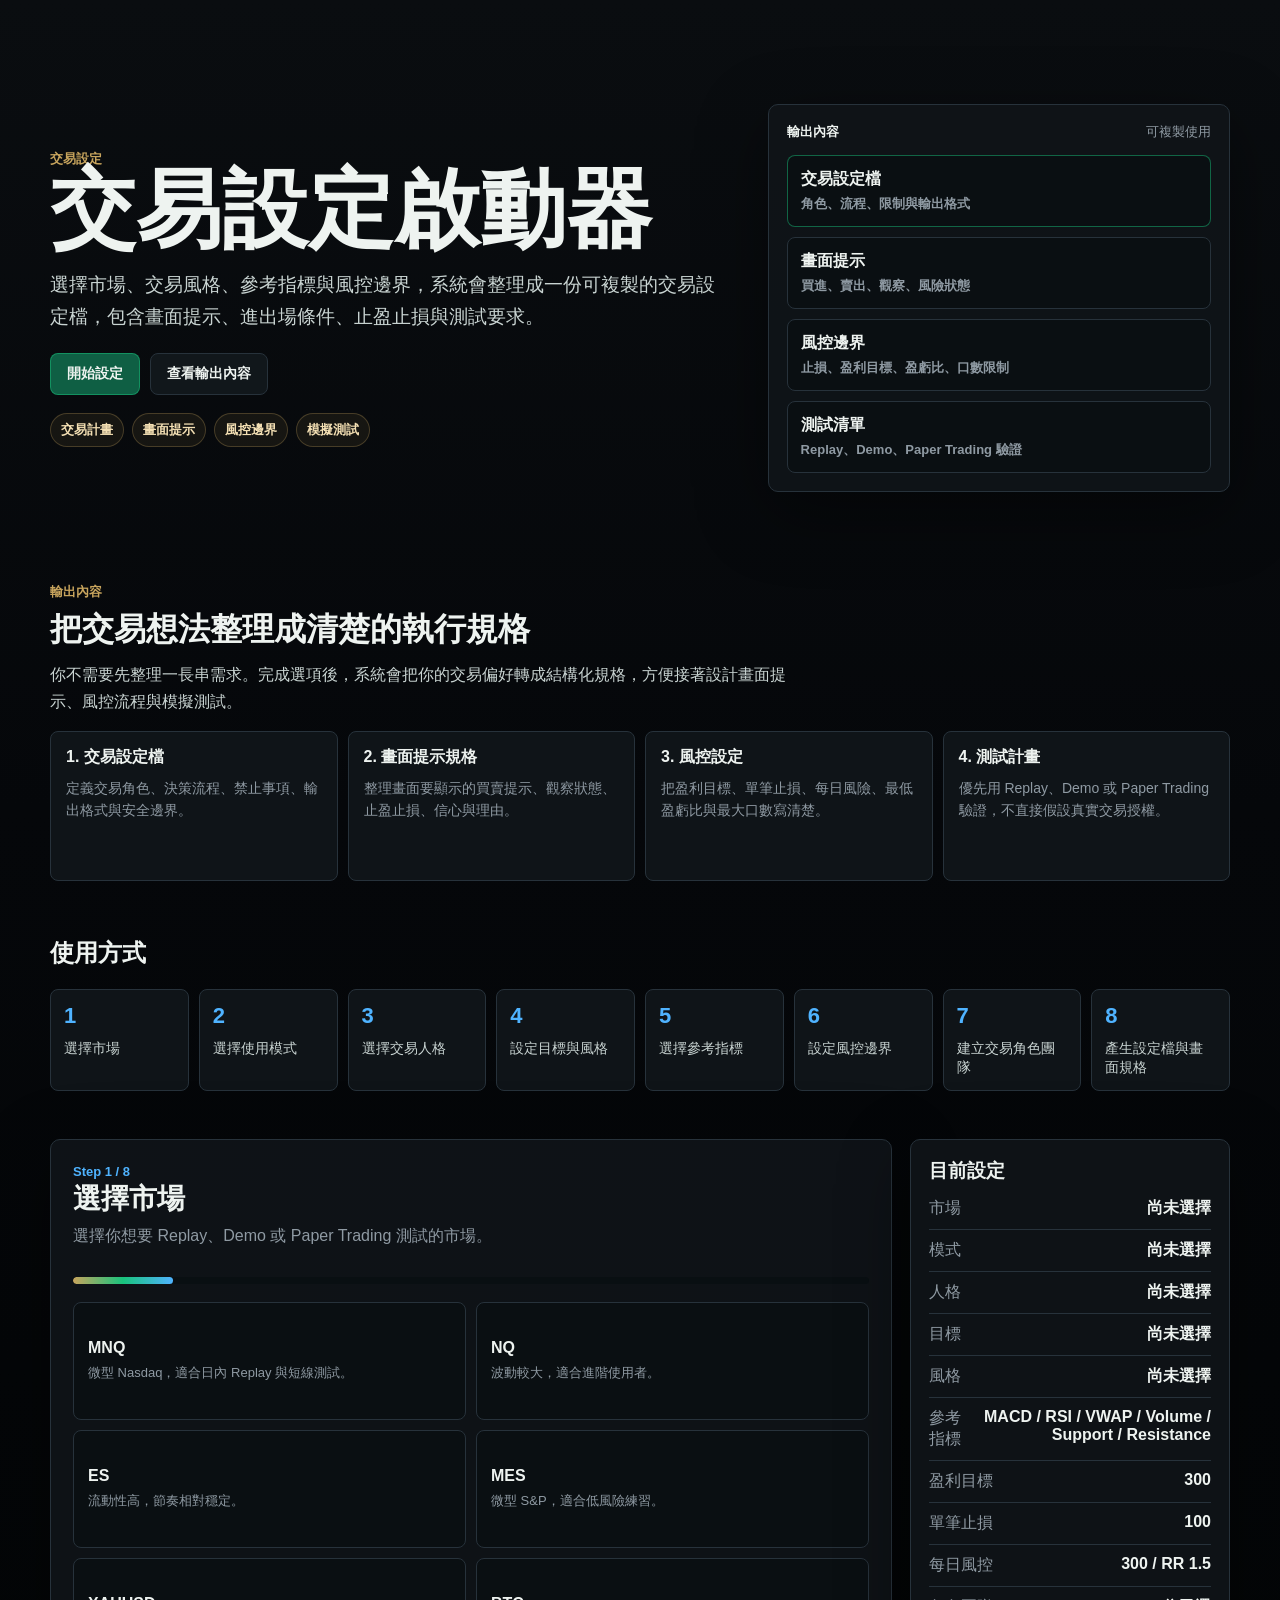
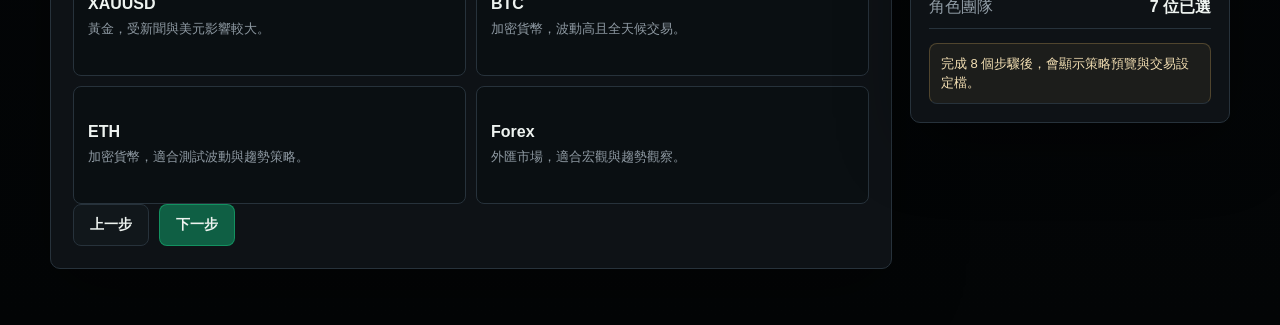
==== commit ffce4ecc: "Update starter UI and screenshots" ====
--- a/index.html
+++ b/index.html
@@ -3,52 +3,52 @@
 <head>
   <meta charset="utf-8">
   <meta name="viewport" content="width=device-width, initial-scale=1">
-  <title>AI Trading Prompt Starter｜自動交易提示詞啟動器</title>
-  <link rel="stylesheet" href="assets/css/index.css?v=execution-policy-fix">
+  <title>交易設定啟動器｜日內策略與風控設定</title>
+  <link rel="stylesheet" href="assets/css/index.css?v=emergency-risk-mode">
 </head>
 <body>
   <main class="page">
     <section class="hero">
       <div class="hero-copy">
-        <span class="eyebrow">AI Trading Prompt Starter</span>
-        <h1>自動交易提示詞啟動器</h1>
-        <p>選擇市場、風格、參考指標、風控與 AI Agent，系統會整理成可貼到 Codex 的交易 Prompt，並產生對應的指標邏輯、顯示規格與測試要求。</p>
+        <span class="eyebrow">交易設定</span>
+        <h1>交易設定啟動器</h1>
+        <p>選擇市場、交易風格、參考指標與風控邊界，系統會整理成一份可複製的交易設定檔，包含畫面提示、進出場條件、止盈止損與測試要求。</p>
         <div class="hero-actions">
-          <a class="button primary" href="#starter" title="依照你的選項產生 Codex Prompt 與指標規格">開始建立 Prompt</a>
-          <a class="button ghost" href="#starter-output" title="查看這個 Starter 會幫你整理哪些輸出">查看會產生什麼</a>
-        </div>
-        <div class="hero-proof" aria-label="Starter 輸出重點">
-          <span>Codex-ready Prompt</span>
-          <span>指標規格</span>
-          <span>風控規則</span>
-          <span>Agent Debate</span>
-        </div>
-      </div>
-      <aside class="team-preview prompt-preview-card" aria-label="自動交易提示詞輸出預覽">
+          <a class="button primary" href="#starter" title="依照你的選項產生交易設定檔與指標顯示規格">開始設定</a>
+          <a class="button ghost" href="#starter-output" title="查看這個工具會幫你整理哪些輸出">查看輸出內容</a>
+        </div>
+        <div class="hero-proof" aria-label="輸出重點">
+          <span>交易計畫</span>
+          <span>畫面提示</span>
+          <span>風控邊界</span>
+          <span>模擬測試</span>
+        </div>
+      </div>
+      <aside class="team-preview prompt-preview-card" aria-label="交易設定輸出預覽">
         <div class="preview-header">
-          <strong>Prompt Output</strong>
-          <span>給 Codex 使用</span>
-        </div>
-        <div class="mini-agent risk">交易 Prompt<span>角色、流程、限制與輸出格式</span></div>
-        <div class="mini-agent">指標邏輯<span>Buy / Sell / Watch / Risk 狀態</span></div>
-        <div class="mini-agent">風控規格<span>止損、盈利目標、RR、口數限制</span></div>
+          <strong>輸出內容</strong>
+          <span>可複製使用</span>
+        </div>
+        <div class="mini-agent risk">交易設定檔<span>角色、流程、限制與輸出格式</span></div>
+        <div class="mini-agent">畫面提示<span>買進、賣出、觀察、風險狀態</span></div>
+        <div class="mini-agent">風控邊界<span>止損、盈利目標、盈虧比、口數限制</span></div>
         <div class="mini-agent">測試清單<span>Replay、Demo、Paper Trading 驗證</span></div>
       </aside>
     </section>
 
     <section class="starter-output" id="starter-output">
       <div class="section-heading">
-        <span class="eyebrow">What This Builds</span>
-        <h2>不是交易平台，是給 Codex 的自動交易開發起點</h2>
-        <p>你不需要先會寫 Prompt，也不需要先整理一長串需求。這個 Starter 會把你的選擇轉成結構化規格，讓 Codex 可以接著幫你設計、撰寫與測試。</p>
+        <span class="eyebrow">輸出內容</span>
+        <h2>把交易想法整理成清楚的執行規格</h2>
+        <p>你不需要先整理一長串需求。完成選項後，系統會把你的交易偏好轉成結構化規格，方便接著設計畫面提示、風控流程與模擬測試。</p>
       </div>
       <div class="output-grid">
         <article>
-          <strong>1. 自動交易 Prompt</strong>
-          <span>定義 AI 交易團隊、決策流程、禁止事項、輸出格式與安全邊界。</span>
+          <strong>1. 交易設定檔</strong>
+          <span>定義交易角色、決策流程、禁止事項、輸出格式與安全邊界。</span>
         </article>
         <article>
-          <strong>2. 指標規格</strong>
+          <strong>2. 畫面提示規格</strong>
           <span>整理畫面要顯示的買賣提示、觀察狀態、止盈止損、信心與理由。</span>
         </article>
         <article>
@@ -57,7 +57,7 @@
         </article>
         <article>
           <strong>4. 測試計畫</strong>
-          <span>要求 Codex 優先用 Replay、Demo 或 Paper Trading 驗證，不直接假設真實交易授權。</span>
+          <span>優先用 Replay、Demo 或 Paper Trading 驗證，不直接假設真實交易授權。</span>
         </article>
       </div>
     </section>
@@ -71,8 +71,8 @@
         <div><b>4</b><span>設定目標與風格</span></div>
         <div><b>5</b><span>選擇參考指標</span></div>
         <div><b>6</b><span>設定風控邊界</span></div>
-        <div><b>7</b><span>建立 AI Agent 團隊</span></div>
-        <div><b>8</b><span>產生 Prompt 與指標規格</span></div>
+        <div><b>7</b><span>建立交易角色團隊</span></div>
+        <div><b>8</b><span>產生設定檔與畫面規格</span></div>
       </div>
     </section>
 
@@ -113,7 +113,7 @@
               <div>
                 <span class="eyebrow">Step 6</span>
                 <h3>選擇重要參考指標</h3>
-                <p>選擇你希望 AI 參考的指標。這些指標只做輔助判斷，不會單獨決定 Buy / Sell。</p>
+                <p>選擇要納入判斷的參考指標。指標只做輔助確認，不會單獨決定買進或賣出。</p>
               </div>
               <span id="indicatorCount">0 個已選</span>
             </div>
@@ -128,7 +128,7 @@
               <div>
                 <span class="eyebrow">Step 7</span>
                 <h3>設定盈利目標、止損與風控</h3>
-                <p>這些限制會寫進 Prompt，讓 Risk Manager 先檢查風險，再讓其他 Agent 參與討論。</p>
+                <p>這些限制會寫進設定檔，讓風控角色先檢查風險，再進入交易討論。</p>
               </div>
               <span>風控優先</span>
             </div>
@@ -136,7 +136,7 @@
             <div class="risk-grid">
               <label class="risk-field">
                 <span>每日盈利目標</span>
-                <input id="profitTargetInput" type="number" min="0" step="50" value="300" title="設定每日想達到的獲利目標。達標後 AI 會偏向停止開新倉，只做回顧或管理既有部位。">
+                <input id="profitTargetInput" type="number" min="0" step="50" value="300" title="設定每日想達到的獲利目標。達標後偏向停止開新倉，只做回顧或管理既有部位。">
                 <small>例：300。達標後偏向停止新交易，避免把盈利吐回去。</small>
               </label>
 
@@ -148,7 +148,7 @@
 
               <label class="risk-field">
                 <span>每日最大虧損</span>
-                <input id="dailyLossInput" type="number" min="1" step="50" value="300" title="設定每日最大虧損上限。達到後 AI 必須停止尋找新交易。">
+                <input id="dailyLossInput" type="number" min="1" step="50" value="300" title="設定每日最大虧損上限。達到後必須停止尋找新交易。">
                 <small>例：300。達到日損上限後，只允許等待、回顧或停止。</small>
               </label>
 
@@ -160,8 +160,8 @@
 
               <label class="risk-field">
                 <span>最大口數</span>
-                <input id="maxContractsInput" type="number" min="1" step="1" value="1" title="設定最多允許幾口合約。AI 不可以自行提高口數。">
-                <small>例：1。避免 AI 在沒有授權下加大槓桿。</small>
+                <input id="maxContractsInput" type="number" min="1" step="1" value="1" title="設定最多允許幾口合約。設定檔不可以自行提高口數。">
+                <small>例：1。避免在沒有授權下加大槓桿。</small>
               </label>
 
               <label class="risk-field">
@@ -182,8 +182,8 @@
             <div class="team-builder-head">
               <div>
                 <span class="eyebrow">Step 8</span>
-                <h3>建立你的 AI Trading Team</h3>
-                <p>先用快速組合決定團隊骨架，再微調核心與專家 Agent。Risk Manager 預設必選。</p>
+                <h3>建立你的交易角色團隊</h3>
+                <p>先用快速組合決定團隊骨架，再微調核心與專家角色。Risk Manager 預設必選。</p>
               </div>
               <span id="agentCount">0 位已選</span>
             </div>
@@ -215,19 +215,19 @@
                 </section>
               </div>
 
-              <aside class="team-builder-preview" aria-label="AI Trading Team 預覽">
+              <aside class="team-builder-preview" aria-label="交易角色團隊預覽">
                 <section class="team-section">
                   <div class="section-label">
                     <strong>團隊預覽</strong>
                     <span>依照目前選擇即時估算。</span>
                   </div>
                   <div class="metric-grid">
-                    <div><b id="coreCount">4</b><span>Core Agent</span></div>
-                    <div><b id="specialistCount">3</b><span>Specialist Agent</span></div>
+                    <div><b id="coreCount">4</b><span>核心角色</span></div>
+                    <div><b id="specialistCount">3</b><span>專家角色</span></div>
                   </div>
                   <div class="team-estimate">
-                    <span>預估 Prompt</span>
-                    <strong id="tokenEstimate">3200 Tokens</strong>
+                    <span>預估內容長度</span>
+                    <strong id="tokenEstimate">約 3200 字</strong>
                   </div>
                   <div class="team-estimate">
                     <span>預估決策品質</span>
@@ -237,11 +237,11 @@
 
                 <section class="team-section debate-preview-box">
                   <div class="section-label">
-                    <strong>Agent Debate Preview</strong>
-                    <span>範例顯示 Agent 不會全部同意。</span>
+                    <strong>角色分歧預覽</strong>
+                    <span>範例顯示風控與交易觀點會互相檢查。</span>
                   </div>
                   <div class="debate-mini" id="teamDebatePreview"></div>
-                  <div class="final-vote" id="teamFinalVote">LONG Approved</div>
+                  <div class="final-vote" id="teamFinalVote">偏多通過</div>
                 </section>
               </aside>
             </div>
@@ -250,12 +250,12 @@
 
         <footer class="wizard-actions">
           <button class="button ghost" id="backBtn" type="button" title="回到上一個設定步驟">上一步</button>
-          <button class="button primary" id="nextBtn" type="button" title="前往下一步，完成後會產生 Codex Prompt">下一步</button>
+          <button class="button primary" id="nextBtn" type="button" title="前往下一步，完成後會產生交易設定檔">下一步</button>
         </footer>
       </div>
 
       <aside class="starter-summary">
-        <h3>目前 Starter</h3>
+        <h3>目前設定</h3>
         <dl>
           <div><dt>市場</dt><dd id="summaryMarket">尚未選擇</dd></div>
           <div><dt>模式</dt><dd id="summaryMode">尚未選擇</dd></div>
@@ -266,23 +266,23 @@
           <div><dt>盈利目標</dt><dd id="summaryProfitTarget">300</dd></div>
           <div><dt>單筆止損</dt><dd id="summaryStopLoss">100</dd></div>
           <div><dt>每日風控</dt><dd id="summaryDailyRisk">300</dd></div>
-          <div><dt>Agent</dt><dd id="summaryAgents">尚未完成</dd></div>
+          <div><dt>角色團隊</dt><dd id="summaryAgents">尚未完成</dd></div>
         </dl>
-        <div class="readiness" id="readiness">完成 8 個步驟後，會顯示策略預覽與 Prompt。</div>
+        <div class="readiness" id="readiness">完成 8 個步驟後，會顯示策略預覽與交易設定檔。</div>
       </aside>
     </section>
 
     <section class="results is-hidden" id="results">
       <div class="result-head">
         <div>
-          <span class="eyebrow">Prompt Ready</span>
-          <h2>你的 AI 交易團隊已建立</h2>
-          <p>先查看摘要與 Agent 辯論邏輯，再展開完整 Prompt 複製到 Codex。</p>
+          <span class="eyebrow">Ready</span>
+          <h2>你的交易設定已建立</h2>
+          <p>先查看摘要、角色分歧與風控邏輯，再展開完整設定檔。輸出已優化為短版交易卡。</p>
         </div>
         <div class="result-actions">
-          <button class="button ghost" id="togglePromptBtn" type="button" title="展開或收合完整 Codex Prompt">展開 Prompt</button>
-          <button class="button primary" id="copyPromptBtn" type="button" title="複製完整 Prompt，方便貼到 Codex">複製 Prompt</button>
-          <button class="button ghost" id="downloadPromptBtn" type="button" title="把 Prompt 下載成 Markdown 檔案保存">下載 Markdown</button>
+          <button class="button ghost" id="togglePromptBtn" type="button" title="展開或收合完整交易設定檔">展開設定檔</button>
+          <button class="button primary" id="copyPromptBtn" type="button" title="複製完整交易設定檔">複製設定檔</button>
+          <button class="button ghost" id="downloadPromptBtn" type="button" title="把交易設定檔下載成 Markdown 檔案保存">下載 Markdown</button>
         </div>
       </div>
 
@@ -332,41 +332,41 @@
         </section>
 
         <section class="card">
-          <h3>AI Agent 團隊</h3>
+          <h3>交易角色團隊</h3>
           <div class="selected-agents" id="selectedAgents"></div>
         </section>
 
         <section class="card">
-          <h3>Agent 辯論流程</h3>
+          <h3>角色分歧流程</h3>
           <div class="debate-flow" id="debateFlow"></div>
         </section>
 
         <section class="card decision-preview">
-          <h3>AI 決策狀態預覽</h3>
+          <h3>決策狀態預覽</h3>
           <div class="decision-state">
-            <strong>等待確認</strong>
-            <span>Risk Manager 會先檢查風險，Agent 不會全部無條件同意。</span>
+            <strong>交易回饋卡</strong>
+            <span>最後輸出會先列 Agent 分析，再給綜合評比與理由。</span>
           </div>
           <div class="state-row">
-            <span>AI 建議買進</span>
-            <span>AI 建議賣出</span>
-            <span>觀察中</span>
-            <span>風險過高</span>
-            <span>不建議交易</span>
+            <span>Agent 分析：等待｜估計勝率 60%</span>
+            <span>Agent 分析：進場｜估計勝率 80%</span>
+            <span>綜合評比：勇敢進場，獲取利潤</span>
+            <span>理由：目前抵達設定點位</span>
+            <span>緊急風控：超損、超口數或掛單不匹配時，Demo / Replay 優先 Exit / Reduce</span>
           </div>
         </section>
       </div>
 
       <section class="prompt-panel is-collapsed" id="promptPanel">
         <div class="prompt-head">
-          <h3>Codex Prompt 預覽</h3>
-          <span>可直接複製貼到 Codex，開始 Replay / Demo / Paper Trading 測試。</span>
+          <h3>完整設定檔預覽</h3>
+          <span>可直接複製使用，開始 Replay / Demo / Paper Trading 測試。</span>
         </div>
         <textarea id="promptOutput" spellcheck="false"></textarea>
       </section>
     </section>
   </main>
 
-  <script src="assets/js/index.js?v=execution-policy-fix"></script>
+  <script src="assets/js/index.js?v=emergency-risk-mode"></script>
 </body>
 </html>
--- a/assets/css/index.css
+++ b/assets/css/index.css
@@ -1,18 +1,20 @@
 :root {
-  --bg: #07090d;
-  --panel: #10141b;
-  --panel-2: #151a23;
-  --line: #252d3a;
-  --text: #edf3fb;
-  --muted: #8d98a8;
-  --soft: #cbd5e1;
-  --blue: #5cc8ff;
-  --green: #42d392;
-  --red: #ff5d5d;
-  --amber: #f6b84a;
-  --violet: #b58cff;
+  --bg: #05070a;
+  --panel: #0f1418;
+  --panel-2: #151b20;
+  --line: #27323b;
+  --text: #eef3f0;
+  --muted: #8f9aa3;
+  --soft: #c9d4d2;
+  --blue: #4fb3ff;
+  --green: #19c37d;
+  --red: #ff5f57;
+  --amber: #d6a13d;
+  --violet: #a88cff;
+  --gold: #c7a45d;
+  --terminal: #020506;
   --radius: 10px;
-  --shadow: 0 20px 70px rgba(0, 0, 0, .38);
+  --shadow: 0 20px 70px rgba(0, 0, 0, .42);
 }
 
 * {
@@ -25,7 +27,8 @@
 
 body {
   margin: 0;
-  background: var(--bg);
+  background:
+    linear-gradient(180deg, #0a0d10 0%, var(--bg) 42%, #030506 100%);
   color: var(--text);
   font-family: Inter, -apple-system, BlinkMacSystemFont, "Segoe UI", "Noto Sans TC", sans-serif;
   letter-spacing: 0;
@@ -58,7 +61,7 @@
 
 .eyebrow {
   display: inline-flex;
-  color: var(--blue);
+  color: var(--gold);
   font-size: 13px;
   font-weight: 800;
   text-transform: uppercase;
@@ -93,10 +96,10 @@
 }
 
 .hero-proof span {
-  border: 1px solid rgba(92, 200, 255, .25);
+  border: 1px solid rgba(199, 164, 93, .28);
   border-radius: 999px;
-  background: rgba(92, 200, 255, .08);
-  color: #d9f3ff;
+  background: rgba(199, 164, 93, .08);
+  color: #f3dfb3;
   padding: 7px 10px;
   font-size: 13px;
   font-weight: 800;
@@ -128,16 +131,16 @@
 }
 
 .button.primary {
-  border-color: rgba(92, 200, 255, .48);
-  background: #0b5f86;
+  border-color: rgba(25, 195, 125, .5);
+  background: #0f5f44;
 }
 
 .button.ghost {
-  background: #111720;
+  background: #11171b;
 }
 
 .button:hover {
-  border-color: rgba(92, 200, 255, .72);
+  border-color: rgba(199, 164, 93, .74);
   transform: translateY(-1px);
 }
 
@@ -149,7 +152,7 @@
 .starter-intro {
   border: 1px solid var(--line);
   border-radius: var(--radius);
-  background: rgba(16, 20, 27, .92);
+  background: rgba(15, 20, 24, .94);
   box-shadow: var(--shadow);
 }
 
@@ -175,7 +178,7 @@
 .mini-agent {
   border: 1px solid var(--line);
   border-radius: 8px;
-  background: #0c1118;
+  background: #0a0f12;
   padding: 13px;
   font-weight: 850;
 }
@@ -189,7 +192,7 @@
 }
 
 .mini-agent.risk {
-  border-color: rgba(66, 211, 146, .45);
+  border-color: rgba(25, 195, 125, .48);
 }
 
 .starter-output {
@@ -307,7 +310,7 @@
 .progress {
   height: 7px;
   border-radius: 999px;
-  background: #0b1017;
+  background: #090f12;
   overflow: hidden;
 }
 
@@ -316,7 +319,7 @@
   height: 100%;
   width: 20%;
   border-radius: inherit;
-  background: linear-gradient(90deg, var(--blue), var(--green));
+  background: linear-gradient(90deg, var(--gold), var(--green), var(--blue));
 }
 
 .step-panel {
@@ -342,7 +345,7 @@
   min-height: 118px;
   border: 1px solid var(--line);
   border-radius: 8px;
-  background: #0d1219;
+  background: #0a0f12;
   color: var(--text);
   padding: 14px;
   text-align: left;
@@ -354,16 +357,16 @@
 .agent-card.selected,
 .indicator-card.selected,
 .preset-chip.selected {
-  border-color: var(--blue);
-  background: rgba(92, 200, 255, .1);
+  border-color: var(--green);
+  background: rgba(25, 195, 125, .1);
 }
 
 .choice:hover,
 .agent-card:hover,
 .indicator-card:hover,
 .preset-chip:hover {
-  border-color: rgba(92, 200, 255, .55);
-  background: rgba(92, 200, 255, .07);
+  border-color: rgba(199, 164, 93, .55);
+  background: rgba(199, 164, 93, .07);
   transform: translateY(-1px);
 }
 
@@ -442,7 +445,7 @@
   gap: 8px;
   border: 1px solid var(--line);
   border-radius: 8px;
-  background: #0d1219;
+  background: #0a0f12;
   padding: 14px;
 }
 
@@ -457,7 +460,7 @@
   min-height: 42px;
   border: 1px solid var(--line);
   border-radius: 8px;
-  background: #070a0f;
+  background: #05080a;
   color: var(--text);
   padding: 0 11px;
   outline: none;
@@ -465,8 +468,8 @@
 
 .risk-field input:focus,
 .risk-field select:focus {
-  border-color: rgba(92, 200, 255, .68);
-  box-shadow: 0 0 0 3px rgba(92, 200, 255, .1);
+  border-color: rgba(199, 164, 93, .7);
+  box-shadow: 0 0 0 3px rgba(199, 164, 93, .11);
 }
 
 .risk-field.invalid {
@@ -490,10 +493,10 @@
 
 .team-builder-head > span {
   flex: 0 0 auto;
-  border: 1px solid rgba(92, 200, 255, .28);
+  border: 1px solid rgba(199, 164, 93, .3);
   border-radius: 999px;
-  background: rgba(92, 200, 255, .08);
-  color: #d9f3ff;
+  background: rgba(199, 164, 93, .09);
+  color: #f3dfb3;
   padding: 7px 10px;
   font-size: 13px;
   font-weight: 850;
@@ -561,7 +564,7 @@
   align-content: start;
   border: 1px solid var(--line);
   border-radius: 8px;
-  background: #0b1017;
+  background: #090f12;
   padding: 14px;
 }
 
@@ -583,13 +586,13 @@
 .final-vote {
   border: 1px solid var(--line);
   border-radius: 8px;
-  background: #0d1219;
+  background: #0a0f12;
   padding: 10px;
 }
 
 .metric-grid b {
   display: block;
-  color: var(--blue);
+  color: var(--gold);
   font-size: 25px;
   line-height: 1;
 }
@@ -659,8 +662,8 @@
 
 .final-vote {
   margin-top: 9px;
-  border-color: rgba(66, 211, 146, .4);
-  background: rgba(66, 211, 146, .09);
+  border-color: rgba(25, 195, 125, .42);
+  background: rgba(25, 195, 125, .1);
   color: var(--green);
   font-size: 18px;
   font-weight: 900;
@@ -711,10 +714,10 @@
 
 .readiness {
   margin-top: 14px;
-  border: 1px solid rgba(92, 200, 255, .25);
-  border-radius: 8px;
-  background: rgba(92, 200, 255, .08);
-  color: #d9f3ff;
+  border: 1px solid rgba(199, 164, 93, .3);
+  border-radius: 8px;
+  background: rgba(199, 164, 93, .08);
+  color: #f3dfb3;
   padding: 11px;
   font-size: 13px;
   line-height: 1.45;
@@ -754,7 +757,7 @@
 .visual-preview-card {
   border: 1px solid var(--line);
   border-radius: var(--radius);
-  background: rgba(16, 20, 27, .92);
+  background: rgba(15, 20, 24, .94);
   box-shadow: var(--shadow);
   margin-bottom: 16px;
   overflow: hidden;
@@ -1010,11 +1013,11 @@
 }
 
 .candles i.red {
-  background: #ff5d5d;
+  background: var(--red);
 }
 
 .candles i.red::after {
-  background: #ff5d5d;
+  background: var(--red);
 }
 
 .candles i:nth-child(1) { left: 2%; bottom: 2%; height: 70px; }
@@ -1058,7 +1061,7 @@
 .debate-item {
   border: 1px solid var(--line);
   border-radius: 8px;
-  background: #0c1118;
+  background: #0a0f12;
   padding: 11px;
   color: var(--soft);
   font-size: 14px;
@@ -1074,13 +1077,13 @@
 
 .decision-preview {
   background:
-    linear-gradient(145deg, rgba(92, 200, 255, .1), rgba(16, 20, 27, .95));
+    linear-gradient(145deg, rgba(199, 164, 93, .1), rgba(15, 20, 24, .96));
 }
 
 .decision-state {
-  border: 1px solid rgba(246, 184, 74, .42);
-  border-radius: 8px;
-  background: rgba(246, 184, 74, .1);
+  border: 1px solid rgba(214, 161, 61, .42);
+  border-radius: 8px;
+  background: rgba(214, 161, 61, .1);
   padding: 14px;
   margin-bottom: 12px;
 }
@@ -1097,18 +1100,18 @@
 }
 
 .state-row {
-  display: flex;
-  flex-wrap: wrap;
+  display: grid;
   gap: 8px;
 }
 
 .state-row span {
   border: 1px solid var(--line);
-  border-radius: 999px;
-  padding: 7px 9px;
-  background: #0c1118;
+  border-radius: 8px;
+  padding: 9px 11px;
+  background: #0a0f12;
   color: var(--soft);
   font-size: 13px;
+  line-height: 1.45;
 }
 
 .prompt-panel {
@@ -1135,7 +1138,7 @@
   min-height: 440px;
   display: block;
   border: 0;
-  background: #070a0f;
+  background: #05080a;
   color: #dce7f5;
   padding: 16px;
   resize: vertical;
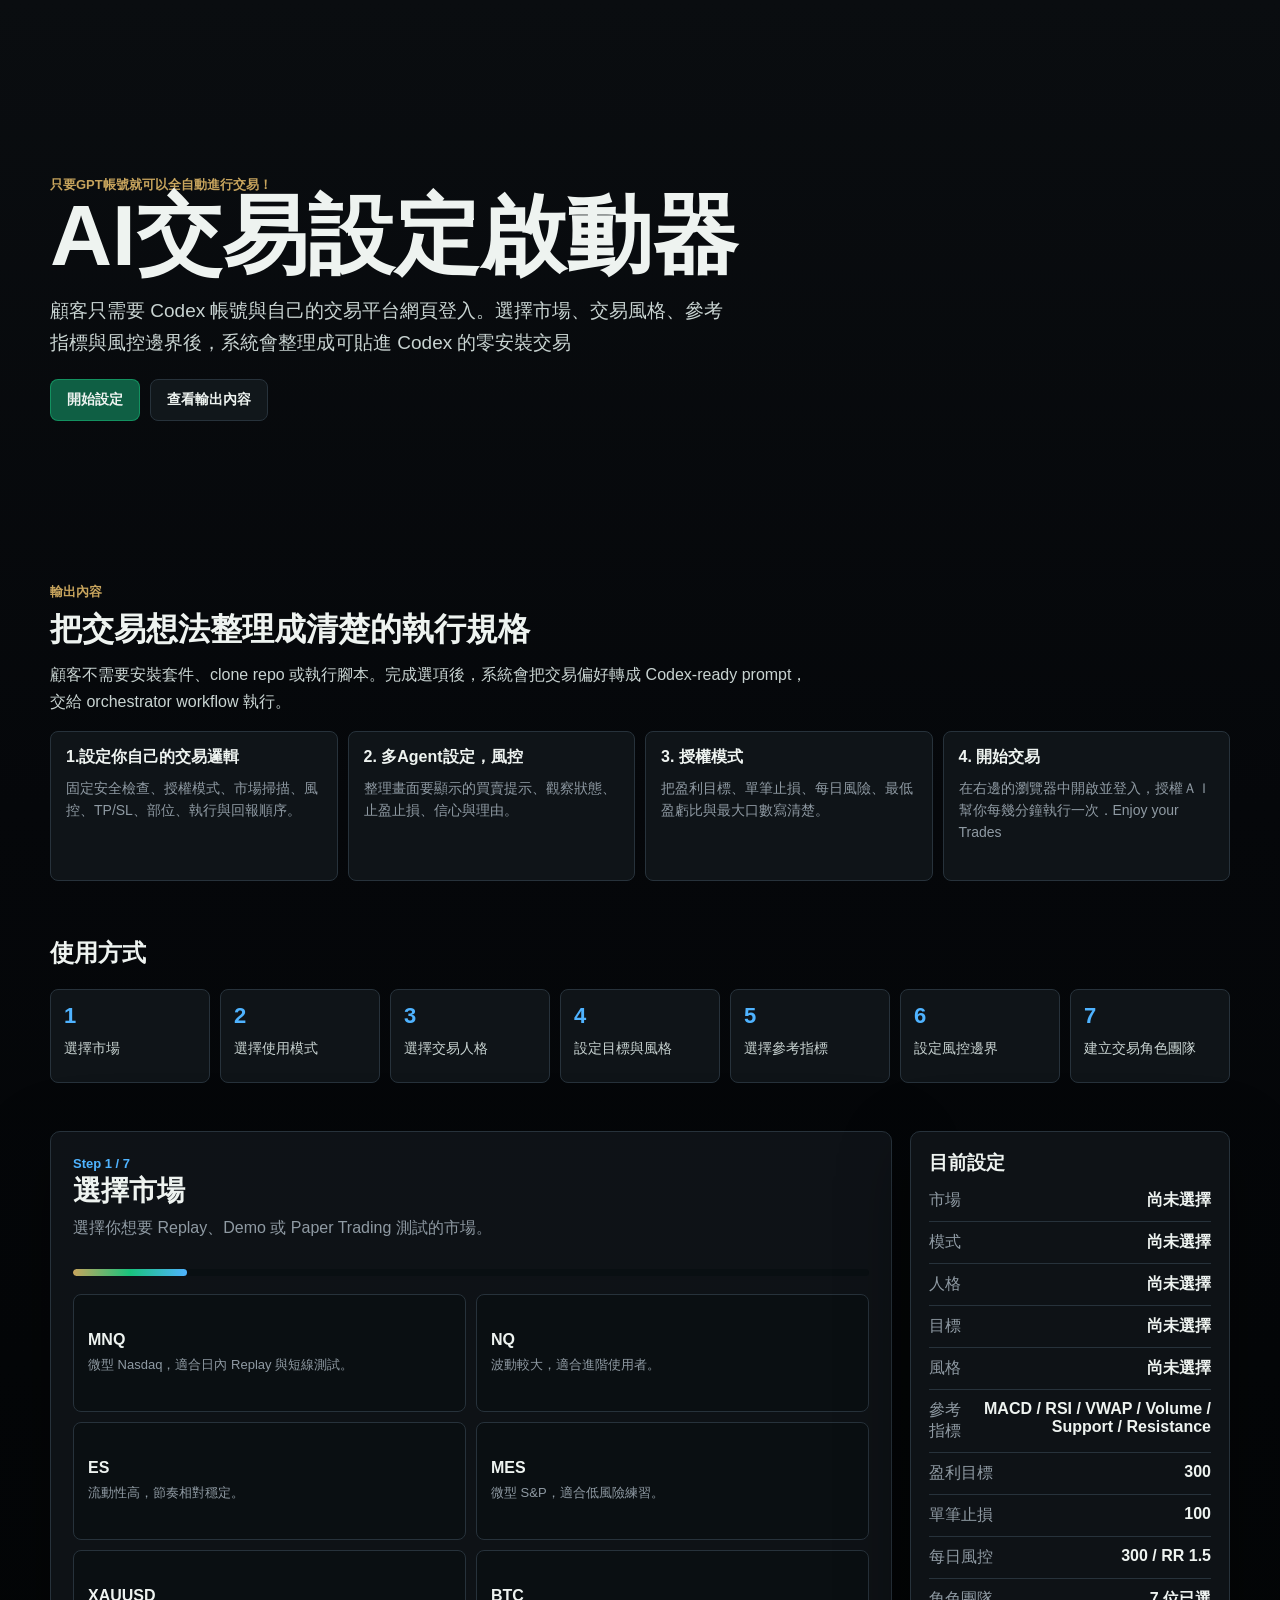
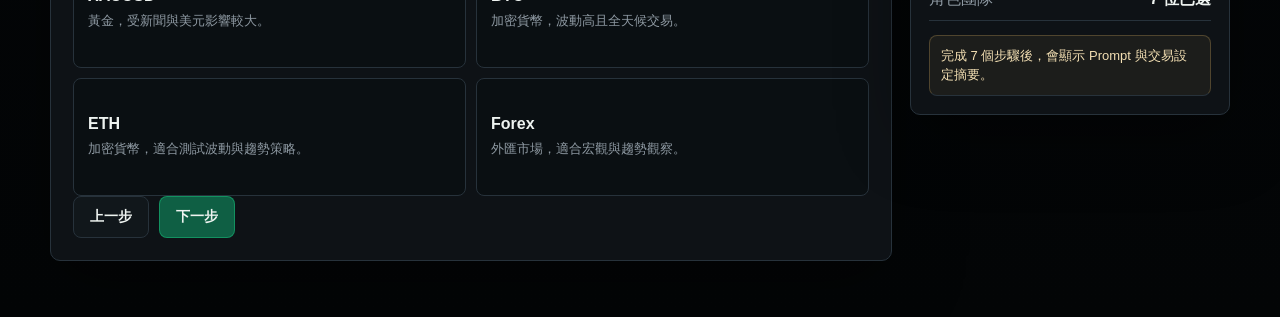
==== commit 3a663c1d: "Refine Codex-only trading starter workflow" ====
--- a/index.html
+++ b/index.html
@@ -4,60 +4,44 @@
   <meta charset="utf-8">
   <meta name="viewport" content="width=device-width, initial-scale=1">
   <title>交易設定啟動器｜日內策略與風控設定</title>
-  <link rel="stylesheet" href="assets/css/index.css?v=emergency-risk-mode">
+  <link rel="stylesheet" href="assets/css/index.css?v=seven-step-results">
 </head>
 <body>
   <main class="page">
     <section class="hero">
       <div class="hero-copy">
-        <span class="eyebrow">交易設定</span>
-        <h1>交易設定啟動器</h1>
-        <p>選擇市場、交易風格、參考指標與風控邊界，系統會整理成一份可複製的交易設定檔，包含畫面提示、進出場條件、止盈止損與測試要求。</p>
+        <span class="eyebrow">只要Gpt帳號就可以全自動進行交易！</span>
+        <h1>AI交易設定啟動器</h1>
+        <p>顧客只需要 Codex 帳號與自己的交易平台網頁登入。選擇市場、交易風格、參考指標與風控邊界後，系統會整理成可貼進 Codex 的零安裝交易</p>
         <div class="hero-actions">
           <a class="button primary" href="#starter" title="依照你的選項產生交易設定檔與指標顯示規格">開始設定</a>
           <a class="button ghost" href="#starter-output" title="查看這個工具會幫你整理哪些輸出">查看輸出內容</a>
         </div>
-        <div class="hero-proof" aria-label="輸出重點">
-          <span>交易計畫</span>
-          <span>畫面提示</span>
-          <span>風控邊界</span>
-          <span>模擬測試</span>
-        </div>
-      </div>
-      <aside class="team-preview prompt-preview-card" aria-label="交易設定輸出預覽">
-        <div class="preview-header">
-          <strong>輸出內容</strong>
-          <span>可複製使用</span>
-        </div>
-        <div class="mini-agent risk">交易設定檔<span>角色、流程、限制與輸出格式</span></div>
-        <div class="mini-agent">畫面提示<span>買進、賣出、觀察、風險狀態</span></div>
-        <div class="mini-agent">風控邊界<span>止損、盈利目標、盈虧比、口數限制</span></div>
-        <div class="mini-agent">測試清單<span>Replay、Demo、Paper Trading 驗證</span></div>
-      </aside>
+      </div>
     </section>
 
     <section class="starter-output" id="starter-output">
       <div class="section-heading">
         <span class="eyebrow">輸出內容</span>
         <h2>把交易想法整理成清楚的執行規格</h2>
-        <p>你不需要先整理一長串需求。完成選項後，系統會把你的交易偏好轉成結構化規格，方便接著設計畫面提示、風控流程與模擬測試。</p>
+        <p>顧客不需要安裝套件、clone repo 或執行腳本。完成選項後，系統會把交易偏好轉成 Codex-ready prompt，交給 orchestrator workflow 執行。</p>
       </div>
       <div class="output-grid">
         <article>
-          <strong>1. 交易設定檔</strong>
-          <span>定義交易角色、決策流程、禁止事項、輸出格式與安全邊界。</span>
+          <strong>1.設定你自己的交易邏輯</strong>
+          <span>固定安全檢查、授權模式、市場掃描、風控、TP/SL、部位、執行與回報順序。</span>
         </article>
         <article>
-          <strong>2. 畫面提示規格</strong>
+          <strong>2. 多Agent設定，風控</strong>
           <span>整理畫面要顯示的買賣提示、觀察狀態、止盈止損、信心與理由。</span>
         </article>
         <article>
-          <strong>3. 風控設定</strong>
+          <strong>3. 授權模式</strong>
           <span>把盈利目標、單筆止損、每日風險、最低盈虧比與最大口數寫清楚。</span>
         </article>
         <article>
-          <strong>4. 測試計畫</strong>
-          <span>優先用 Replay、Demo 或 Paper Trading 驗證，不直接假設真實交易授權。</span>
+          <strong>4. 開始交易</strong>
+          <span>在右邊的瀏覽器中開啟並登入，授權ＡＩ幫你每幾分鐘執行一次．Enjoy your Trades</span>
         </article>
       </div>
     </section>
@@ -72,7 +56,6 @@
         <div><b>5</b><span>選擇參考指標</span></div>
         <div><b>6</b><span>設定風控邊界</span></div>
         <div><b>7</b><span>建立交易角色團隊</span></div>
-        <div><b>8</b><span>產生設定檔與畫面規格</span></div>
       </div>
     </section>
 
@@ -80,7 +63,7 @@
       <div class="wizard">
         <header class="wizard-head">
           <div>
-            <span id="stepBadge">Step 1 / 8</span>
+            <span id="stepBadge">Step 1 / 7</span>
             <h2 id="stepTitle">選擇市場</h2>
             <p id="stepHint">選擇你想要 Replay、Demo 或 Paper Trading 測試的市場。</p>
           </div>
@@ -100,18 +83,29 @@
         </div>
 
         <div class="step-panel" data-step="3">
-          <div class="choice-grid" id="goalChoices"></div>
+          <div class="combined-step">
+            <section class="team-section">
+              <div class="section-label">
+                <strong>交易目標</strong>
+                <span>決定這套 workflow 最重視勝率、穩定、收益、回撤或速度。</span>
+              </div>
+              <div class="choice-grid" id="goalChoices"></div>
+            </section>
+            <section class="team-section">
+              <div class="section-label">
+                <strong>交易風格</strong>
+                <span>決定訊號要偏保守、平衡或進攻。</span>
+              </div>
+              <div class="choice-grid" id="styleChoices"></div>
+            </section>
+          </div>
         </div>
 
         <div class="step-panel" data-step="4">
-          <div class="choice-grid" id="styleChoices"></div>
-        </div>
-
-        <div class="step-panel" data-step="5">
           <div class="indicator-builder">
             <div class="team-builder-head">
               <div>
-                <span class="eyebrow">Step 6</span>
+                <span class="eyebrow">Step 5</span>
                 <h3>選擇重要參考指標</h3>
                 <p>選擇要納入判斷的參考指標。指標只做輔助確認，不會單獨決定買進或賣出。</p>
               </div>
@@ -122,11 +116,11 @@
           </div>
         </div>
 
-        <div class="step-panel" data-step="6">
+        <div class="step-panel" data-step="5">
           <div class="risk-builder">
             <div class="team-builder-head">
               <div>
-                <span class="eyebrow">Step 7</span>
+                <span class="eyebrow">Step 6</span>
                 <h3>設定盈利目標、止損與風控</h3>
                 <p>這些限制會寫進設定檔，讓風控角色先檢查風險，再進入交易討論。</p>
               </div>
@@ -136,19 +130,19 @@
             <div class="risk-grid">
               <label class="risk-field">
                 <span>每日盈利目標</span>
-                <input id="profitTargetInput" type="number" min="0" step="50" value="300" title="設定每日想達到的獲利目標。達標後偏向停止開新倉，只做回顧或管理既有部位。">
+                <input id="profitTargetInput" type="number" min="0" step="50" value="3000" title="設定每日想達到的獲利目標。達標後偏向停止開新倉，只做回顧或管理既有部位。">
                 <small>例：300。達標後偏向停止新交易，避免把盈利吐回去。</small>
               </label>
 
               <label class="risk-field">
                 <span>單筆最大止損</span>
-                <input id="stopLossInput" type="number" min="1" step="10" value="100" title="設定單筆交易可承受的最大虧損。若潛在止損超過此值，Risk Manager 必須阻擋。">
+                <input id="stopLossInput" type="number" min="1" step="10" value="1000" title="設定單筆交易可承受的最大虧損。若潛在止損超過此值，Risk Manager 必須阻擋。">
                 <small>例：100。任何 setup 超過這個止損上限都不應放行。</small>
               </label>
 
               <label class="risk-field">
                 <span>每日最大虧損</span>
-                <input id="dailyLossInput" type="number" min="1" step="50" value="300" title="設定每日最大虧損上限。達到後必須停止尋找新交易。">
+                <input id="dailyLossInput" type="number" min="1" step="50" value="3000" title="設定每日最大虧損上限。達到後必須停止尋找新交易。">
                 <small>例：300。達到日損上限後，只允許等待、回顧或停止。</small>
               </label>
 
@@ -160,7 +154,7 @@
 
               <label class="risk-field">
                 <span>最大口數</span>
-                <input id="maxContractsInput" type="number" min="1" step="1" value="1" title="設定最多允許幾口合約。設定檔不可以自行提高口數。">
+                <input id="maxContractsInput" type="number" min="1" step="1" value="8" title="設定最多允許幾口合約。設定檔不可以自行提高口數。">
                 <small>例：1。避免在沒有授權下加大槓桿。</small>
               </label>
 
@@ -169,6 +163,7 @@
                 <select id="addOnRuleInput" title="設定是否允許加碼。保守建議先不允許加碼，等 Demo 驗證後再開啟。">
                   <option value="不允許加碼">不允許加碼</option>
                   <option value="只允許盈利後加碼">只允許盈利後加碼</option>
+                  <option value="允許虧損後加碼攤平">允許虧損後加碼攤平</option>
                   <option value="需要人工確認後加碼">需要人工確認後加碼</option>
                 </select>
                 <small>保守預設：不允許加碼。先讓策略乾淨、容易回測。</small>
@@ -177,13 +172,13 @@
           </div>
         </div>
 
-        <div class="step-panel" data-step="7">
+        <div class="step-panel" data-step="6">
           <div class="team-builder" id="agents">
             <div class="team-builder-head">
               <div>
-                <span class="eyebrow">Step 8</span>
+                <span class="eyebrow">Step 7</span>
                 <h3>建立你的交易角色團隊</h3>
-                <p>先用快速組合決定團隊骨架，再微調核心與專家角色。Risk Manager 預設必選。</p>
+                <p>先用快速組合決定團隊骨架，再微調核心與專家角色。按下產生設定檔後，會在下方顯示 Prompt 與交易設定摘要。</p>
               </div>
               <span id="agentCount">0 位已選</span>
             </div>
@@ -263,27 +258,86 @@
           <div><dt>目標</dt><dd id="summaryGoal">尚未選擇</dd></div>
           <div><dt>風格</dt><dd id="summaryStyle">尚未選擇</dd></div>
           <div><dt>參考指標</dt><dd id="summaryIndicators">尚未選擇</dd></div>
-          <div><dt>盈利目標</dt><dd id="summaryProfitTarget">300</dd></div>
-          <div><dt>單筆止損</dt><dd id="summaryStopLoss">100</dd></div>
-          <div><dt>每日風控</dt><dd id="summaryDailyRisk">300</dd></div>
+          <div><dt>盈利目標</dt><dd id="summaryProfitTarget">3000</dd></div>
+          <div><dt>單筆止損</dt><dd id="summaryStopLoss">1000</dd></div>
+          <div><dt>每日風控</dt><dd id="summaryDailyRisk">3000</dd></div>
           <div><dt>角色團隊</dt><dd id="summaryAgents">尚未完成</dd></div>
         </dl>
-        <div class="readiness" id="readiness">完成 8 個步驟後，會顯示策略預覽與交易設定檔。</div>
+        <div class="readiness" id="readiness">完成 7 個步驟後，會顯示 Prompt 與交易設定摘要。</div>
       </aside>
     </section>
 
     <section class="results is-hidden" id="results">
-      <div class="result-head">
-        <div>
-          <span class="eyebrow">Ready</span>
-          <h2>你的交易設定已建立</h2>
-          <p>先查看摘要、角色分歧與風控邏輯，再展開完整設定檔。輸出已優化為短版交易卡。</p>
-        </div>
-        <div class="result-actions">
-          <button class="button ghost" id="togglePromptBtn" type="button" title="展開或收合完整交易設定檔">展開設定檔</button>
-          <button class="button primary" id="copyPromptBtn" type="button" title="複製完整交易設定檔">複製設定檔</button>
-          <button class="button ghost" id="downloadPromptBtn" type="button" title="把交易設定檔下載成 Markdown 檔案保存">下載 Markdown</button>
-        </div>
+      <div class="results-layout">
+        <section class="prompt-result-panel">
+          <div class="result-panel-head">
+            <span class="eyebrow">Codex-ready</span>
+            <h2>Prompt</h2>
+            <p>先使用短版交易卡啟動 Codex workflow；需要調整或備份時，再展開完整設定檔。</p>
+          </div>
+
+          <div class="trade-card-preview">
+            <strong>短版交易卡</strong>
+            <span>Agent 分析：等待｜估計勝率 60%</span>
+            <span>Agent 分析：進場｜估計勝率 80%</span>
+            <span>綜合評比：勇敢進場，獲取利潤 / 等待確認 / 風險過高不進場</span>
+            <span>理由：目前抵達設定點位；若帳戶或風控資訊不清楚，先等待或要求人工確認。</span>
+          </div>
+
+          <div class="result-actions">
+            <button class="button ghost" id="togglePromptBtn" type="button" title="展開或收合完整交易設定檔">展開完整設定檔</button>
+            <button class="button primary" id="copyPromptBtn" type="button" title="複製完整交易設定檔">複製設定檔</button>
+            <button class="button ghost" id="downloadPromptBtn" type="button" title="把交易設定檔下載成 Markdown 檔案保存">下載 Markdown</button>
+          </div>
+
+          <section class="prompt-panel is-collapsed" id="promptPanel">
+            <div class="prompt-head">
+              <h3>完整設定檔預覽</h3>
+              <span>顧客可直接貼進 Codex；不需要安裝套件或下載 repo。</span>
+            </div>
+            <textarea id="promptOutput" spellcheck="false"></textarea>
+          </section>
+        </section>
+
+        <section class="settings-result-panel">
+          <div class="result-panel-head">
+            <span class="eyebrow">Ready</span>
+            <h2>你的交易設定已建立</h2>
+            <p>先查看摘要、角色分歧與風控邏輯。輸出已優化為短版交易卡。</p>
+          </div>
+
+          <div class="result-grid">
+            <section class="card">
+              <h3>策略摘要</h3>
+              <div class="summary-list" id="strategySummary"></div>
+            </section>
+
+            <section class="card">
+              <h3>交易角色團隊</h3>
+              <div class="selected-agents" id="selectedAgents"></div>
+            </section>
+
+            <section class="card">
+              <h3>角色分歧流程</h3>
+              <div class="debate-flow" id="debateFlow"></div>
+            </section>
+
+            <section class="card decision-preview">
+              <h3>風控與決策邏輯</h3>
+              <div class="decision-state">
+                <strong>交易回饋卡</strong>
+                <span>最後輸出會先列 Agent 分析，再給綜合評比與理由。</span>
+              </div>
+              <div class="state-row">
+                <span>Agent 分析：等待｜估計勝率 60%</span>
+                <span>Agent 分析：進場｜估計勝率 80%</span>
+                <span>綜合評比：勇敢進場，獲取利潤</span>
+                <span>理由：目前抵達設定點位</span>
+                <span>緊急風控：超損、超口數或掛單不匹配時，Demo / Replay 優先 Exit / Reduce</span>
+              </div>
+            </section>
+          </div>
+        </section>
       </div>
 
       <section class="visual-preview-card" aria-label="指標視覺預覽">
@@ -324,49 +378,9 @@
           </div>
         </div>
       </section>
-
-      <div class="result-grid">
-        <section class="card">
-          <h3>策略摘要</h3>
-          <div class="summary-list" id="strategySummary"></div>
-        </section>
-
-        <section class="card">
-          <h3>交易角色團隊</h3>
-          <div class="selected-agents" id="selectedAgents"></div>
-        </section>
-
-        <section class="card">
-          <h3>角色分歧流程</h3>
-          <div class="debate-flow" id="debateFlow"></div>
-        </section>
-
-        <section class="card decision-preview">
-          <h3>決策狀態預覽</h3>
-          <div class="decision-state">
-            <strong>交易回饋卡</strong>
-            <span>最後輸出會先列 Agent 分析，再給綜合評比與理由。</span>
-          </div>
-          <div class="state-row">
-            <span>Agent 分析：等待｜估計勝率 60%</span>
-            <span>Agent 分析：進場｜估計勝率 80%</span>
-            <span>綜合評比：勇敢進場，獲取利潤</span>
-            <span>理由：目前抵達設定點位</span>
-            <span>緊急風控：超損、超口數或掛單不匹配時，Demo / Replay 優先 Exit / Reduce</span>
-          </div>
-        </section>
-      </div>
-
-      <section class="prompt-panel is-collapsed" id="promptPanel">
-        <div class="prompt-head">
-          <h3>完整設定檔預覽</h3>
-          <span>可直接複製使用，開始 Replay / Demo / Paper Trading 測試。</span>
-        </div>
-        <textarea id="promptOutput" spellcheck="false"></textarea>
-      </section>
     </section>
   </main>
 
-  <script src="assets/js/index.js?v=emergency-risk-mode"></script>
+  <script src="assets/js/index.js?v=seven-step-results"></script>
 </body>
 </html>
--- a/assets/css/index.css
+++ b/assets/css/index.css
@@ -250,7 +250,7 @@
 
 .how-grid {
   display: grid;
-  grid-template-columns: repeat(8, 1fr);
+  grid-template-columns: repeat(7, 1fr);
   gap: 10px;
 }
 
@@ -336,6 +336,11 @@
   display: grid;
   grid-template-columns: repeat(2, minmax(0, 1fr));
   gap: 10px;
+}
+
+.combined-step {
+  display: grid;
+  gap: 18px;
 }
 
 .choice,
@@ -731,35 +736,76 @@
   display: none !important;
 }
 
-.result-head {
-  display: flex;
-  justify-content: space-between;
+.results-layout {
+  display: grid;
+  grid-template-columns: minmax(0, .95fr) minmax(0, 1.35fr);
   gap: 18px;
-  align-items: flex-end;
-  margin-bottom: 16px;
-}
-
-.result-head h2 {
-  margin: 6px 0 6px;
-  font-size: 32px;
-}
-
-.result-head p {
-  color: var(--muted);
-}
-
-.result-grid {
-  display: grid;
-  grid-template-columns: repeat(2, minmax(0, 1fr));
-  gap: 16px;
-}
-
-.visual-preview-card {
+  align-items: start;
+}
+
+.prompt-result-panel,
+.settings-result-panel {
   border: 1px solid var(--line);
   border-radius: var(--radius);
   background: rgba(15, 20, 24, .94);
   box-shadow: var(--shadow);
+  padding: 18px;
+}
+
+.result-panel-head {
   margin-bottom: 16px;
+}
+
+.result-panel-head h2 {
+  margin: 6px 0 6px;
+  font-size: 32px;
+}
+
+.result-panel-head p {
+  color: var(--muted);
+  line-height: 1.55;
+}
+
+.trade-card-preview {
+  display: grid;
+  gap: 10px;
+  border: 1px solid rgba(61, 213, 152, .36);
+  border-radius: 8px;
+  background: #07110f;
+  padding: 14px;
+  margin-bottom: 14px;
+}
+
+.trade-card-preview strong {
+  color: var(--green);
+  font-size: 16px;
+}
+
+.trade-card-preview span {
+  color: var(--soft);
+  font-size: 13px;
+  line-height: 1.5;
+}
+
+.result-actions {
+  display: flex;
+  flex-wrap: wrap;
+  gap: 10px;
+  margin-bottom: 0;
+}
+
+.result-grid {
+  display: grid;
+  grid-template-columns: 1fr;
+  gap: 16px;
+}
+
+.visual-preview-card {
+  border: 1px solid var(--line);
+  border-radius: var(--radius);
+  background: rgba(15, 20, 24, .94);
+  box-shadow: var(--shadow);
+  margin-top: 18px;
   overflow: hidden;
 }
 
@@ -1117,6 +1163,9 @@
 .prompt-panel {
   margin-top: 16px;
   overflow: hidden;
+  border: 1px solid var(--line);
+  border-radius: 8px;
+  background: #05080a;
 }
 
 .prompt-head {
@@ -1155,7 +1204,7 @@
   .hero,
   .starter,
   .team-layout,
-  .result-head,
+  .results-layout,
   .result-grid {
     grid-template-columns: 1fr;
   }
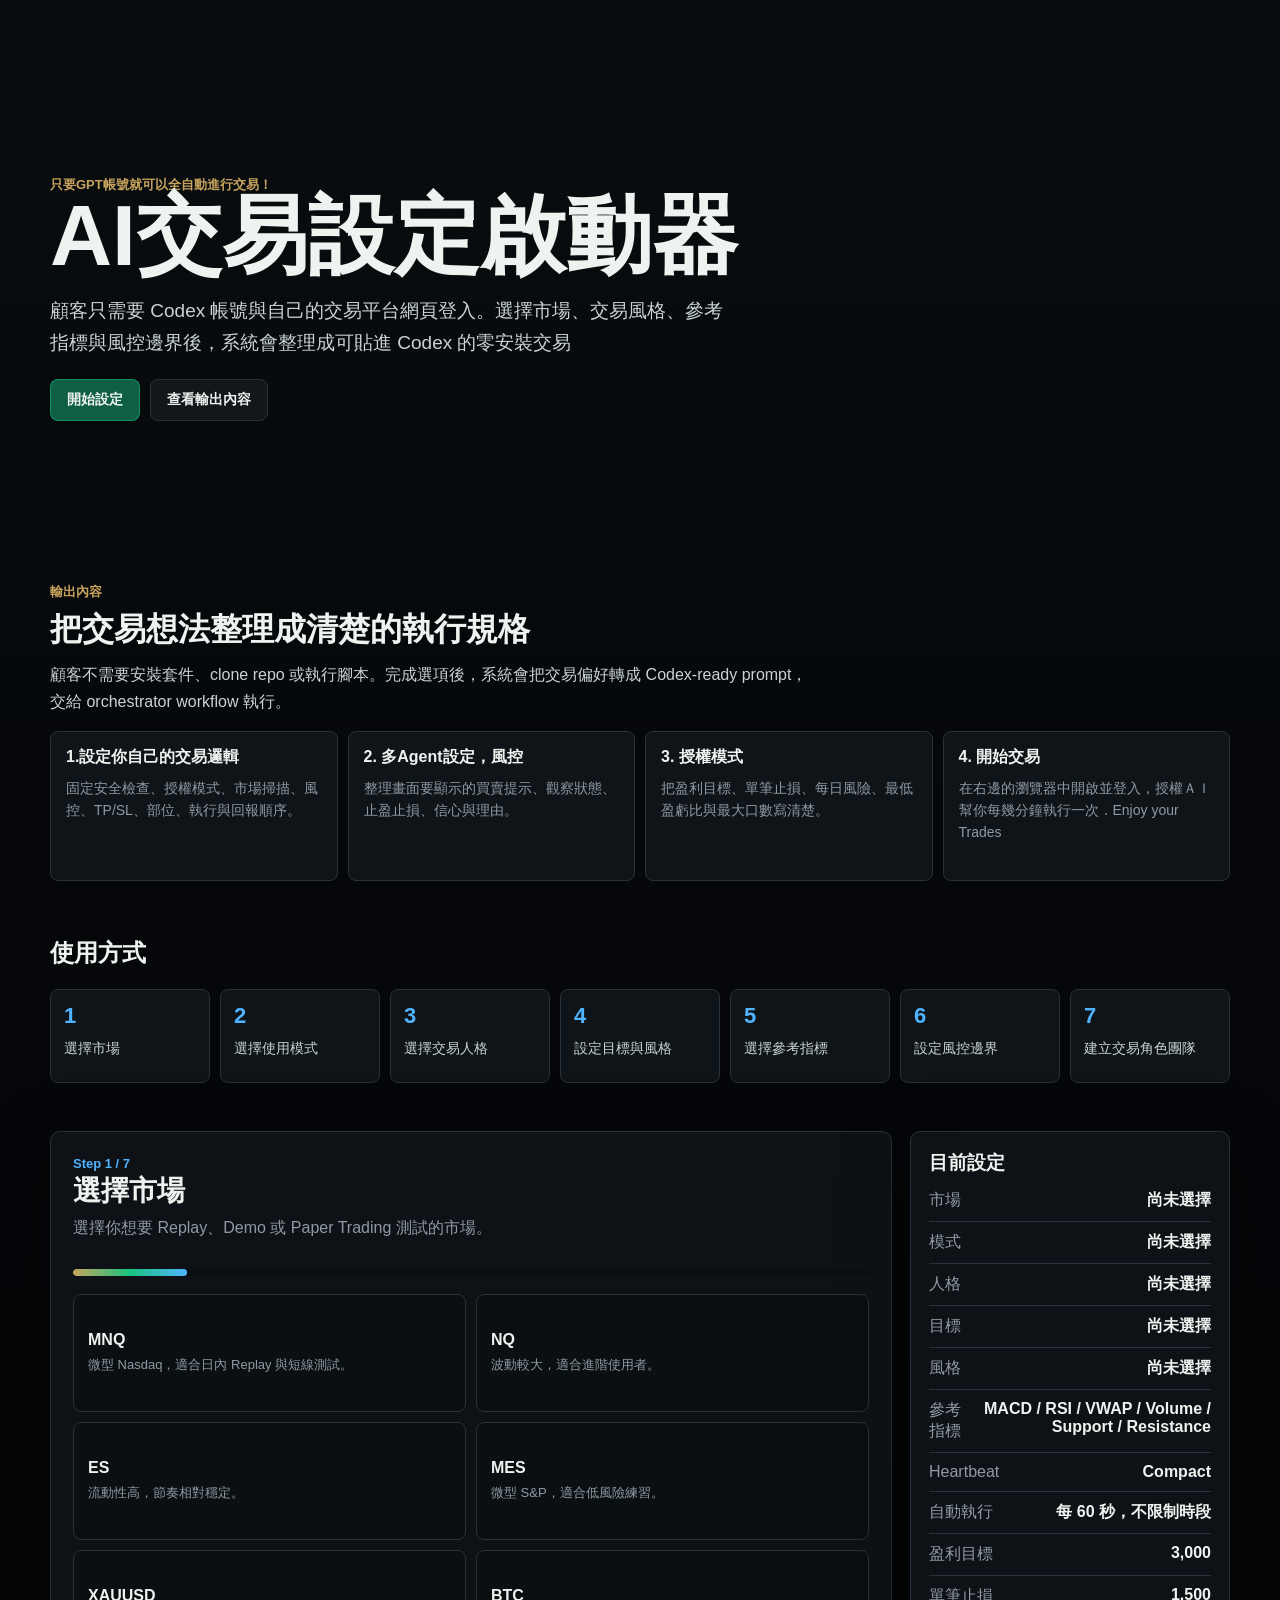
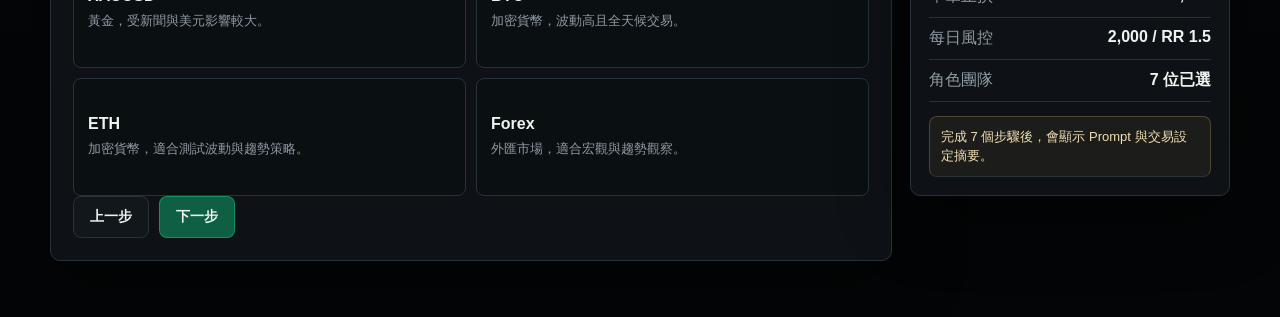
==== commit 0e0c75d6: "Refine trading starter automation prompts" ====
--- a/index.html
+++ b/index.html
@@ -121,8 +121,8 @@
             <div class="team-builder-head">
               <div>
                 <span class="eyebrow">Step 6</span>
-                <h3>設定盈利目標、止損與風控</h3>
-                <p>這些限制會寫進設定檔，讓風控角色先檢查風險，再進入交易討論。</p>
+                <h3>設定盈利目標、止損、風控與自動執行</h3>
+                <p>這些限制會寫進設定檔，讓風控角色先檢查風險，再依照時間間隔進入交易討論。</p>
               </div>
               <span>風控優先</span>
             </div>
@@ -131,19 +131,19 @@
               <label class="risk-field">
                 <span>每日盈利目標</span>
                 <input id="profitTargetInput" type="number" min="0" step="50" value="3000" title="設定每日想達到的獲利目標。達標後偏向停止開新倉，只做回顧或管理既有部位。">
-                <small>例：300。達標後偏向停止新交易，避免把盈利吐回去。</small>
+                <small>預設：3000。達標後偏向停止新交易，避免把盈利吐回去。</small>
               </label>
 
               <label class="risk-field">
                 <span>單筆最大止損</span>
-                <input id="stopLossInput" type="number" min="1" step="10" value="1000" title="設定單筆交易可承受的最大虧損。若潛在止損超過此值，Risk Manager 必須阻擋。">
-                <small>例：100。任何 setup 超過這個止損上限都不應放行。</small>
+                <input id="stopLossInput" type="number" min="1" step="10" value="1500" title="設定單筆交易可承受的最大虧損。若潛在止損超過此值，Risk Manager 必須阻擋。">
+                <small>預設：1500。任何 setup 超過這個止損上限都不應放行。</small>
               </label>
 
               <label class="risk-field">
                 <span>每日最大虧損</span>
-                <input id="dailyLossInput" type="number" min="1" step="50" value="3000" title="設定每日最大虧損上限。達到後必須停止尋找新交易。">
-                <small>例：300。達到日損上限後，只允許等待、回顧或停止。</small>
+                <input id="dailyLossInput" type="number" min="1" step="50" value="2000" title="設定每日最大虧損上限。達到後必須停止尋找新交易。">
+                <small>預設：2000。達到日損上限後，只允許等待、回顧或停止。</small>
               </label>
 
               <label class="risk-field">
@@ -155,7 +155,7 @@
               <label class="risk-field">
                 <span>最大口數</span>
                 <input id="maxContractsInput" type="number" min="1" step="1" value="8" title="設定最多允許幾口合約。設定檔不可以自行提高口數。">
-                <small>例：1。避免在沒有授權下加大槓桿。</small>
+                <small>預設：8。避免在沒有授權下加大槓桿。</small>
               </label>
 
               <label class="risk-field">
@@ -168,6 +168,49 @@
                 </select>
                 <small>保守預設：不允許加碼。先讓策略乾淨、容易回測。</small>
               </label>
+
+              <label class="risk-field">
+                <span>自動執行間隔（秒）</span>
+                <input id="executionIntervalInput" type="number" min="1" step="1" value="60" title="設定 Codex 每隔幾秒執行一次交易 heartbeat。預設 60 秒。">
+                <small>預設：60 秒。使用秒為單位；數字越小，檢查越頻繁，也越耗 token。</small>
+              </label>
+
+              <section class="risk-field schedule-field">
+                <span>限制執行時段</span>
+                <div class="segmented-control" role="group" aria-label="是否限制自動執行時段">
+                  <button class="segment selected" id="scheduleAlwaysBtn" type="button">不限制</button>
+                  <button class="segment" id="scheduleWindowBtn" type="button">設定時段</button>
+                </div>
+                <small>不限制：每隔指定秒數持續執行。設定時段：只在指定星期與時間窗內執行。</small>
+              </section>
+
+              <section class="risk-field schedule-window is-hidden" id="scheduleWindowPanel">
+                <span>執行星期與時間窗</span>
+                <div class="quick-days">
+                  <button class="preset-chip selected" id="weekdaysBtn" type="button">週一到週五</button>
+                  <button class="preset-chip" id="everydayBtn" type="button">每天</button>
+                </div>
+                <div class="weekday-picker" aria-label="選擇自動執行星期">
+                  <label><input type="checkbox" value="0">日</label>
+                  <label><input type="checkbox" value="1" checked>一</label>
+                  <label><input type="checkbox" value="2" checked>二</label>
+                  <label><input type="checkbox" value="3" checked>三</label>
+                  <label><input type="checkbox" value="4" checked>四</label>
+                  <label><input type="checkbox" value="5" checked>五</label>
+                  <label><input type="checkbox" value="6">六</label>
+                </div>
+                <div class="time-window">
+                  <label>
+                    <span>開始</span>
+                    <input id="executionStartInput" type="time" title="設定每天自動執行開始時間。">
+                  </label>
+                  <label>
+                    <span>結束</span>
+                    <input id="executionEndInput" type="time" title="設定每天自動執行結束時間。">
+                  </label>
+                </div>
+                <small>時間以本台電腦時區為準；請自行換算交易所時間。美股請以美國交易時段為主，並考慮日光節約時間。</small>
+              </section>
             </div>
           </div>
         </div>
@@ -182,6 +225,14 @@
               </div>
               <span id="agentCount">0 位已選</span>
             </div>
+
+            <section class="team-section">
+              <div class="section-label">
+                <strong>Heartbeat Verbosity</strong>
+                <span>控制每輪 heartbeat 的輸出長度。Compact 最省 token；Review 才展開完整 Agent 分析。</span>
+              </div>
+              <div class="choice-grid compact-choice-grid" id="verbosityChoices"></div>
+            </section>
 
             <section class="team-section">
               <div class="section-label">
@@ -258,9 +309,11 @@
           <div><dt>目標</dt><dd id="summaryGoal">尚未選擇</dd></div>
           <div><dt>風格</dt><dd id="summaryStyle">尚未選擇</dd></div>
           <div><dt>參考指標</dt><dd id="summaryIndicators">尚未選擇</dd></div>
+          <div><dt>Heartbeat</dt><dd id="summaryVerbosity">Compact</dd></div>
+          <div><dt>自動執行</dt><dd id="summarySchedule">每 60 秒</dd></div>
           <div><dt>盈利目標</dt><dd id="summaryProfitTarget">3000</dd></div>
-          <div><dt>單筆止損</dt><dd id="summaryStopLoss">1000</dd></div>
-          <div><dt>每日風控</dt><dd id="summaryDailyRisk">3000</dd></div>
+          <div><dt>單筆止損</dt><dd id="summaryStopLoss">1500</dd></div>
+          <div><dt>每日風控</dt><dd id="summaryDailyRisk">2000</dd></div>
           <div><dt>角色團隊</dt><dd id="summaryAgents">尚未完成</dd></div>
         </dl>
         <div class="readiness" id="readiness">完成 7 個步驟後，會顯示 Prompt 與交易設定摘要。</div>
@@ -277,11 +330,11 @@
           </div>
 
           <div class="trade-card-preview">
-            <strong>短版交易卡</strong>
-            <span>Agent 分析：等待｜估計勝率 60%</span>
-            <span>Agent 分析：進場｜估計勝率 80%</span>
-            <span>綜合評比：勇敢進場，獲取利潤 / 等待確認 / 風險過高不進場</span>
-            <span>理由：目前抵達設定點位；若帳戶或風控資訊不清楚，先等待或要求人工確認。</span>
+            <strong>短版 Trading Action Card</strong>
+            <span>Action: WAIT</span>
+            <span>Reason: 候選不合格：confidence 61 &lt; 62</span>
+            <span>Action 只允許：多單、空單、平倉、減倉、WAIT、MANUAL</span>
+            <span>有候選 setup 時，WAIT 必須說明最短卡住原因；看不清楚或未授權時只輸出 MANUAL。</span>
           </div>
 
           <div class="result-actions">
@@ -325,15 +378,15 @@
             <section class="card decision-preview">
               <h3>風控與決策邏輯</h3>
               <div class="decision-state">
-                <strong>交易回饋卡</strong>
-                <span>最後輸出會先列 Agent 分析，再給綜合評比與理由。</span>
+                <strong>Trading Action Card</strong>
+                <span>最後輸出預設為中文短版卡片；Review 模式才展開 Agent 分析。</span>
               </div>
               <div class="state-row">
-                <span>Agent 分析：等待｜估計勝率 60%</span>
-                <span>Agent 分析：進場｜估計勝率 80%</span>
-                <span>綜合評比：勇敢進場，獲取利潤</span>
-                <span>理由：目前抵達設定點位</span>
-                <span>緊急風控：超損、超口數或掛單不匹配時，Demo / Replay 優先 Exit / Reduce</span>
+                <span>WAIT：候選不合格、等待回踩、價格太遠、方向分歧或風控阻擋</span>
+                <span>MANUAL：帳戶、商品、口數、倉位或授權不清楚</span>
+                <span>多單 / 空單：必須包含 Volume、Entry、TP、SL、Confidence、Reason</span>
+                <span>平倉 / 減倉：必須包含 Volume 與 Reason</span>
+                <span>Demo / Paper / Replay Auto 通過檢查才可執行；Live View 只分析，Live Approve 等確認。</span>
               </div>
             </section>
           </div>
--- a/assets/css/index.css
+++ b/assets/css/index.css
@@ -392,6 +392,15 @@
   line-height: 1.45;
 }
 
+.agent-card em {
+  display: block;
+  margin-top: 8px;
+  color: var(--soft);
+  font-size: 12px;
+  font-style: normal;
+  line-height: 1.45;
+}
+
 .agent-card small,
 .indicator-card small {
   display: inline-flex;
@@ -494,6 +503,62 @@
   color: var(--muted);
   font-size: 12px;
   line-height: 1.45;
+}
+
+.schedule-field,
+.schedule-window {
+  grid-column: 1 / -1;
+}
+
+.schedule-window.is-hidden {
+  display: none;
+}
+
+.segmented-control,
+.quick-days,
+.weekday-picker,
+.time-window {
+  display: flex;
+  flex-wrap: wrap;
+  gap: 8px;
+}
+
+.segment,
+.weekday-picker label {
+  min-height: 38px;
+  border: 1px solid var(--line);
+  border-radius: 8px;
+  background: #05080a;
+  color: var(--muted);
+  padding: 0 12px;
+  font-weight: 800;
+  cursor: pointer;
+}
+
+.segment.selected,
+.weekday-picker label.selected {
+  border-color: var(--green);
+  background: rgba(25, 195, 125, .12);
+  color: var(--text);
+}
+
+.weekday-picker label {
+  display: inline-flex;
+  align-items: center;
+  justify-content: center;
+  min-width: 44px;
+}
+
+.weekday-picker input {
+  position: absolute;
+  opacity: 0;
+  pointer-events: none;
+}
+
+.time-window label {
+  display: grid;
+  gap: 6px;
+  flex: 1 1 180px;
 }
 
 .team-builder-head > span {
@@ -1121,6 +1186,10 @@
   margin-bottom: 4px;
 }
 
+.selected-agent span {
+  display: block;
+}
+
 .decision-preview {
   background:
     linear-gradient(145deg, rgba(199, 164, 93, .1), rgba(15, 20, 24, .96));
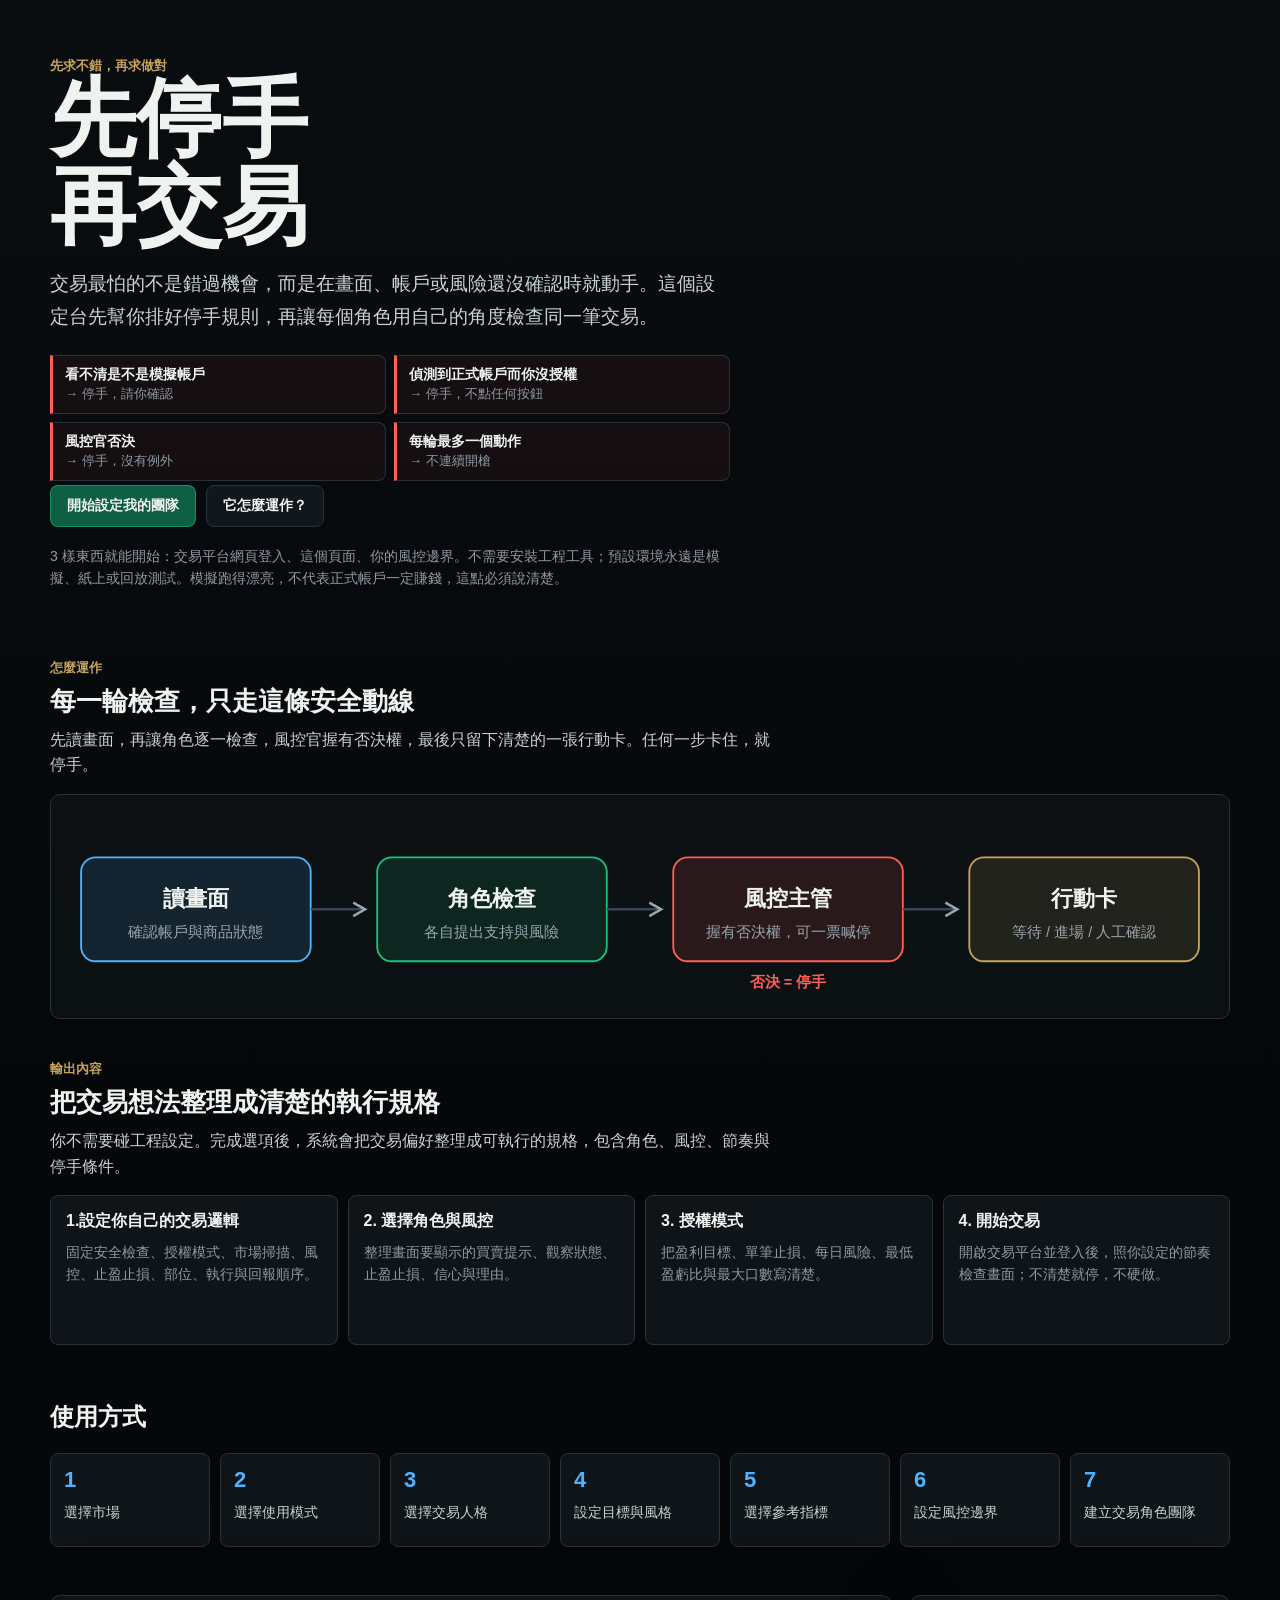
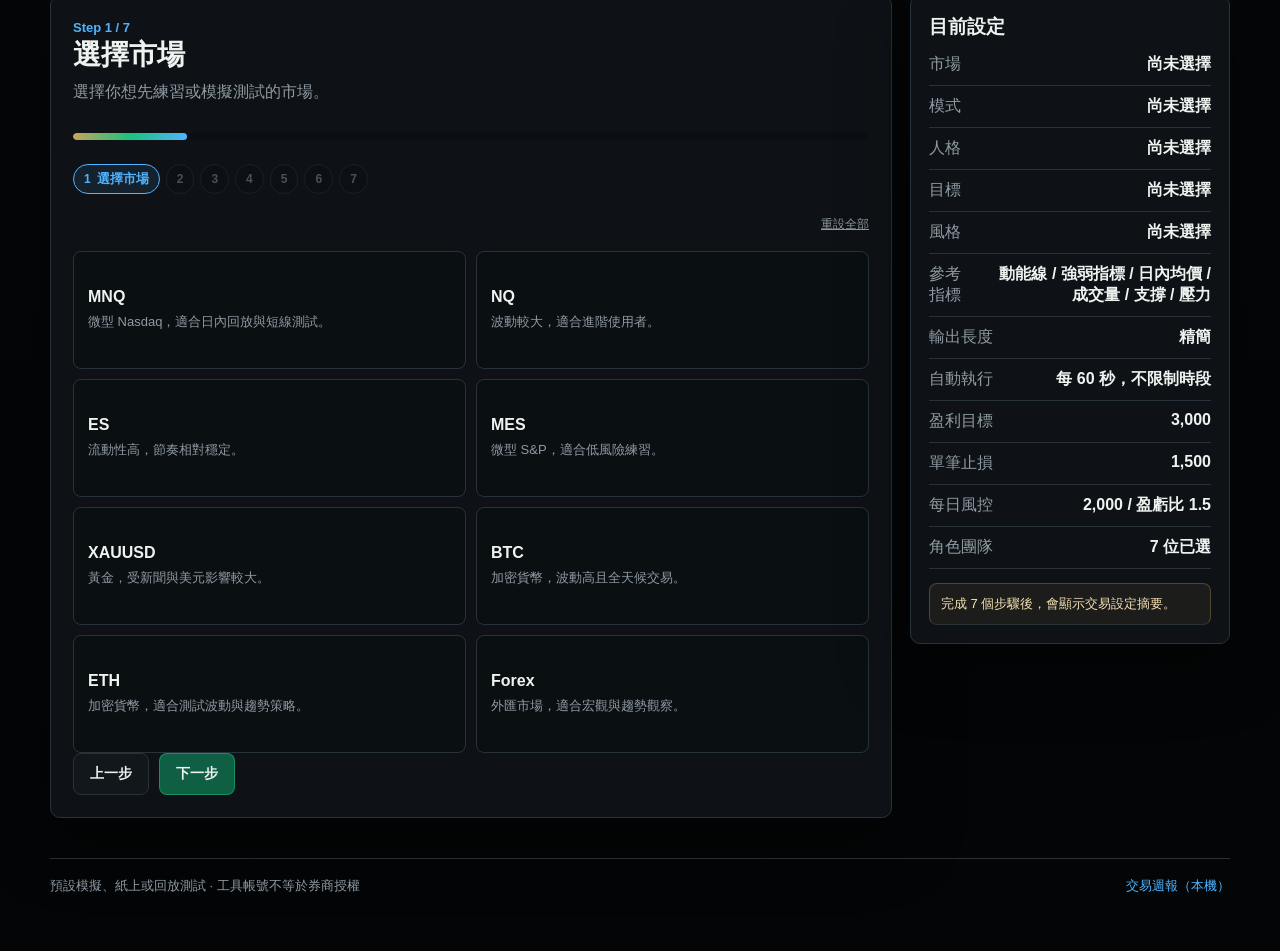
==== commit debdadc6: "Refine trading starter silhouette agent UX" ====
--- a/index.html
+++ b/index.html
@@ -3,36 +3,64 @@
 <head>
   <meta charset="utf-8">
   <meta name="viewport" content="width=device-width, initial-scale=1">
-  <title>交易設定啟動器｜日內策略與風控設定</title>
-  <link rel="stylesheet" href="assets/css/index.css?v=seven-step-results">
+  <title>交易角色設定台｜不確定時，先停手</title>
+  <meta name="description" content="用 7 個步驟設定你的交易角色團隊。先決定什麼情況必須停手，再決定什麼情況可以執行；預設只用於模擬、紙上或回放測試。">
+  <meta name="keywords" content="交易設定, 自動交易, 紙上交易, 模擬交易, 風控, 交易角色">
+  <meta name="theme-color" content="#05070a">
+  <meta property="og:type" content="website">
+  <meta property="og:title" content="交易角色設定台｜不確定時，先停手">
+  <meta property="og:description" content="用 7 個步驟建立交易角色團隊；先設定停手規則，再設定執行條件。">
+  <meta property="og:locale" content="zh_TW">
+  <meta property="og:image" content="artifacts/landing-prompt-starter.png">
+  <meta name="twitter:card" content="summary_large_image">
+  <meta name="twitter:title" content="交易角色設定台｜不確定時，先停手">
+  <meta name="twitter:description" content="風控優先的交易角色設定工具。看不清楚就停手，預設只用於模擬、紙上或回放測試。">
+  <meta name="twitter:image" content="artifacts/landing-prompt-starter.png">
+  <link rel="stylesheet" href="assets/css/index.css?v=ux-v7">
 </head>
 <body>
   <main class="page">
     <section class="hero">
       <div class="hero-copy">
-        <span class="eyebrow">只要Gpt帳號就可以全自動進行交易！</span>
-        <h1>AI交易設定啟動器</h1>
-        <p>顧客只需要 Codex 帳號與自己的交易平台網頁登入。選擇市場、交易風格、參考指標與風控邊界後，系統會整理成可貼進 Codex 的零安裝交易</p>
+        <span class="eyebrow">先求不錯，再求做對</span>
+        <h1>先停手<br>再交易</h1>
+        <p>交易最怕的不是錯過機會，而是在畫面、帳戶或風險還沒確認時就動手。這個設定台先幫你排好停手規則，再讓每個角色用自己的角度檢查同一筆交易。</p>
+        <ul class="hero-guards">
+          <li><b>看不清是不是模擬帳戶</b><span>→ 停手，請你確認</span></li>
+          <li><b>偵測到正式帳戶而你沒授權</b><span>→ 停手，不點任何按鈕</span></li>
+          <li><b>風控官否決</b><span>→ 停手，沒有例外</span></li>
+          <li><b>每輪最多一個動作</b><span>→ 不連續開槍</span></li>
+        </ul>
         <div class="hero-actions">
-          <a class="button primary" href="#starter" title="依照你的選項產生交易設定檔與指標顯示規格">開始設定</a>
-          <a class="button ghost" href="#starter-output" title="查看這個工具會幫你整理哪些輸出">查看輸出內容</a>
-        </div>
-      </div>
+          <a class="button primary" href="#starter" title="用 7 個步驟建立交易角色團隊">開始設定我的團隊</a>
+          <a class="button ghost" href="#flow" title="3 秒看懂這套工作流怎麼運作">它怎麼運作？</a>
+        </div>
+        <p class="hero-note">3 樣東西就能開始：交易平台網頁登入、這個頁面、你的風控邊界。不需要安裝工程工具；預設環境永遠是模擬、紙上或回放測試。模擬跑得漂亮，不代表正式帳戶一定賺錢，這點必須說清楚。</p>
+      </div>
+    </section>
+
+    <section class="flow" id="flow">
+      <div class="section-heading">
+        <span class="eyebrow">怎麼運作</span>
+        <h2>每一輪檢查，只走這條安全動線</h2>
+        <p>先讀畫面，再讓角色逐一檢查，風控官握有否決權，最後只留下清楚的一張行動卡。任何一步卡住，就停手。</p>
+      </div>
+      <div class="flow-diagram" id="flowDiagram"></div>
     </section>
 
     <section class="starter-output" id="starter-output">
       <div class="section-heading">
         <span class="eyebrow">輸出內容</span>
         <h2>把交易想法整理成清楚的執行規格</h2>
-        <p>顧客不需要安裝套件、clone repo 或執行腳本。完成選項後，系統會把交易偏好轉成 Codex-ready prompt，交給 orchestrator workflow 執行。</p>
+        <p>你不需要碰工程設定。完成選項後，系統會把交易偏好整理成可執行的規格，包含角色、風控、節奏與停手條件。</p>
       </div>
       <div class="output-grid">
         <article>
           <strong>1.設定你自己的交易邏輯</strong>
-          <span>固定安全檢查、授權模式、市場掃描、風控、TP/SL、部位、執行與回報順序。</span>
+          <span>固定安全檢查、授權模式、市場掃描、風控、止盈止損、部位、執行與回報順序。</span>
         </article>
         <article>
-          <strong>2. 多Agent設定，風控</strong>
+          <strong>2. 選擇角色與風控</strong>
           <span>整理畫面要顯示的買賣提示、觀察狀態、止盈止損、信心與理由。</span>
         </article>
         <article>
@@ -41,7 +69,7 @@
         </article>
         <article>
           <strong>4. 開始交易</strong>
-          <span>在右邊的瀏覽器中開啟並登入，授權ＡＩ幫你每幾分鐘執行一次．Enjoy your Trades</span>
+          <span>開啟交易平台並登入後，照你設定的節奏檢查畫面；不清楚就停，不硬做。</span>
         </article>
       </div>
     </section>
@@ -65,9 +93,14 @@
           <div>
             <span id="stepBadge">Step 1 / 7</span>
             <h2 id="stepTitle">選擇市場</h2>
-            <p id="stepHint">選擇你想要 Replay、Demo 或 Paper Trading 測試的市場。</p>
+            <p id="stepHint">選擇你想先練習或模擬測試的市場。</p>
           </div>
           <div class="progress"><span id="progressBar"></span></div>
+          <nav class="step-nav" id="stepNav" aria-label="步驟導覽"></nav>
+          <div class="wizard-meta">
+            <span id="saveHint" class="save-hint" aria-live="polite"></span>
+            <button class="link-btn" id="resetWizardBtn" type="button" title="清除已保存的設定，重新開始">重設全部</button>
+          </div>
         </header>
 
         <div class="step-panel active" data-step="0">
@@ -87,7 +120,7 @@
             <section class="team-section">
               <div class="section-label">
                 <strong>交易目標</strong>
-                <span>決定這套 workflow 最重視勝率、穩定、收益、回撤或速度。</span>
+                <span>決定這套流程最重視勝率、穩定、收益、回撤或速度。</span>
               </div>
               <div class="choice-grid" id="goalChoices"></div>
             </section>
@@ -136,8 +169,8 @@
 
               <label class="risk-field">
                 <span>單筆最大止損</span>
-                <input id="stopLossInput" type="number" min="1" step="10" value="1500" title="設定單筆交易可承受的最大虧損。若潛在止損超過此值，Risk Manager 必須阻擋。">
-                <small>預設：1500。任何 setup 超過這個止損上限都不應放行。</small>
+                <input id="stopLossInput" type="number" min="1" step="10" value="1500" title="設定單筆交易可承受的最大虧損。若潛在止損超過此值，風控主管必須阻擋。">
+                <small>預設：1500。任何候選交易超過這個止損上限都不應放行。</small>
               </label>
 
               <label class="risk-field">
@@ -148,7 +181,7 @@
 
               <label class="risk-field">
                 <span>最低盈虧比</span>
-                <input id="minimumRRInput" type="number" min="0.5" step="0.1" value="1.5" title="設定最低 Reward/Risk。低於此數字的交易不能進入最終決策。">
+                <input id="minimumRRInput" type="number" min="0.5" step="0.1" value="1.5" title="設定最低盈虧比。低於此數字的交易不能進入最終決策。">
                 <small>例：1.5。代表預期獲利至少要是風險的 1.5 倍。</small>
               </label>
 
@@ -160,7 +193,7 @@
 
               <label class="risk-field">
                 <span>加碼規則</span>
-                <select id="addOnRuleInput" title="設定是否允許加碼。保守建議先不允許加碼，等 Demo 驗證後再開啟。">
+                <select id="addOnRuleInput" title="設定是否允許加碼。保守建議先不允許加碼，等模擬驗證後再開啟。">
                   <option value="不允許加碼">不允許加碼</option>
                   <option value="只允許盈利後加碼">只允許盈利後加碼</option>
                   <option value="允許虧損後加碼攤平">允許虧損後加碼攤平</option>
@@ -171,8 +204,8 @@
 
               <label class="risk-field">
                 <span>自動執行間隔（秒）</span>
-                <input id="executionIntervalInput" type="number" min="1" step="1" value="60" title="設定 Codex 每隔幾秒執行一次交易 heartbeat。預設 60 秒。">
-                <small>預設：60 秒。使用秒為單位；數字越小，檢查越頻繁，也越耗 token。</small>
+                <input id="executionIntervalInput" type="number" min="1" step="1" value="60" title="設定每隔幾秒檢查一次交易畫面。預設 60 秒。">
+                <small>預設：60 秒。使用秒為單位；數字越小，檢查越頻繁，也越耗成本。</small>
               </label>
 
               <section class="risk-field schedule-field">
@@ -221,15 +254,15 @@
               <div>
                 <span class="eyebrow">Step 7</span>
                 <h3>建立你的交易角色團隊</h3>
-                <p>先用快速組合決定團隊骨架，再微調核心與專家角色。按下產生設定檔後，會在下方顯示 Prompt 與交易設定摘要。</p>
+                <p>先用快速組合決定團隊骨架，再像自助餐一樣挑選你需要的角色。滑過每個人影，可以看見他的工作細節。</p>
               </div>
               <span id="agentCount">0 位已選</span>
             </div>
 
             <section class="team-section">
               <div class="section-label">
-                <strong>Heartbeat Verbosity</strong>
-                <span>控制每輪 heartbeat 的輸出長度。Compact 最省 token；Review 才展開完整 Agent 分析。</span>
+                <strong>輸出長度</strong>
+                <span>控制每輪檢查後留下多少內容。精簡最短；檢查模式才展開完整角色分析。</span>
               </div>
               <div class="choice-grid compact-choice-grid" id="verbosityChoices"></div>
             </section>
@@ -264,8 +297,8 @@
               <aside class="team-builder-preview" aria-label="交易角色團隊預覽">
                 <section class="team-section">
                   <div class="section-label">
-                    <strong>團隊預覽</strong>
-                    <span>依照目前選擇即時估算。</span>
+                    <strong>購物車預覽</strong>
+                    <span>依照目前加入的角色即時估算。</span>
                   </div>
                   <div class="metric-grid">
                     <div><b id="coreCount">4</b><span>核心角色</span></div>
@@ -309,14 +342,14 @@
           <div><dt>目標</dt><dd id="summaryGoal">尚未選擇</dd></div>
           <div><dt>風格</dt><dd id="summaryStyle">尚未選擇</dd></div>
           <div><dt>參考指標</dt><dd id="summaryIndicators">尚未選擇</dd></div>
-          <div><dt>Heartbeat</dt><dd id="summaryVerbosity">Compact</dd></div>
+          <div><dt>輸出長度</dt><dd id="summaryVerbosity">精簡</dd></div>
           <div><dt>自動執行</dt><dd id="summarySchedule">每 60 秒</dd></div>
           <div><dt>盈利目標</dt><dd id="summaryProfitTarget">3000</dd></div>
           <div><dt>單筆止損</dt><dd id="summaryStopLoss">1500</dd></div>
           <div><dt>每日風控</dt><dd id="summaryDailyRisk">2000</dd></div>
           <div><dt>角色團隊</dt><dd id="summaryAgents">尚未完成</dd></div>
         </dl>
-        <div class="readiness" id="readiness">完成 7 個步驟後，會顯示 Prompt 與交易設定摘要。</div>
+        <div class="readiness" id="readiness">完成 7 個步驟後，會顯示交易設定摘要。</div>
       </aside>
     </section>
 
@@ -324,29 +357,31 @@
       <div class="results-layout">
         <section class="prompt-result-panel">
           <div class="result-panel-head">
-            <span class="eyebrow">Codex-ready</span>
-            <h2>Prompt</h2>
-            <p>先使用短版交易卡啟動 Codex workflow；需要調整或備份時，再展開完整設定檔。</p>
+            <span class="eyebrow">設定檔</span>
+            <h2>交易規格</h2>
+            <p>先使用短版行動卡啟動流程；需要調整或備份時，再展開完整設定檔。</p>
           </div>
 
           <div class="trade-card-preview">
-            <strong>短版 Trading Action Card</strong>
-            <span>Action: WAIT</span>
-            <span>Reason: 候選不合格：confidence 61 &lt; 62</span>
-            <span>Action 只允許：多單、空單、平倉、減倉、WAIT、MANUAL</span>
-            <span>有候選 setup 時，WAIT 必須說明最短卡住原因；看不清楚或未授權時只輸出 MANUAL。</span>
+            <strong>短版行動卡</strong>
+            <span>動作：等待</span>
+            <span>原因：候選不合格，信心 61 &lt; 62</span>
+            <span>動作只允許：多單、空單、平倉、減倉、等待、人工確認</span>
+            <span>有候選交易時，等待必須說明最短卡住原因；看不清楚或未授權時只要求人工確認。</span>
           </div>
 
           <div class="result-actions">
+            <button class="button ghost" id="copyStarterBtn" type="button" title="複製精簡快速啟動卡">複製快速啟動卡</button>
+            <button class="button primary" id="copyPromptBtn" type="button" title="複製完整交易設定檔">複製設定檔</button>
             <button class="button ghost" id="togglePromptBtn" type="button" title="展開或收合完整交易設定檔">展開完整設定檔</button>
-            <button class="button primary" id="copyPromptBtn" type="button" title="複製完整交易設定檔">複製設定檔</button>
-            <button class="button ghost" id="downloadPromptBtn" type="button" title="把交易設定檔下載成 Markdown 檔案保存">下載 Markdown</button>
+            <button class="button ghost" id="downloadPromptBtn" type="button" title="把交易設定檔下載成文字檔保存">下載設定檔</button>
+            <button class="button ghost" id="shareTeamBtn" type="button" title="把你的交易角色團隊產生成一張可分享的圖片">分享我的團隊圖</button>
           </div>
 
           <section class="prompt-panel is-collapsed" id="promptPanel">
             <div class="prompt-head">
               <h3>完整設定檔預覽</h3>
-              <span>顧客可直接貼進 Codex；不需要安裝套件或下載 repo。</span>
+              <span>可直接拿去啟動流程；不需要安裝套件或下載專案。</span>
             </div>
             <textarea id="promptOutput" spellcheck="false"></textarea>
           </section>
@@ -354,9 +389,10 @@
 
         <section class="settings-result-panel">
           <div class="result-panel-head">
-            <span class="eyebrow">Ready</span>
+            <span class="eyebrow">已建立</span>
             <h2>你的交易設定已建立</h2>
             <p>先查看摘要、角色分歧與風控邏輯。輸出已優化為短版交易卡。</p>
+            <span class="prompt-quality-badge" id="promptQualityBadge" title="設定完整度評分"></span>
           </div>
 
           <div class="result-grid">
@@ -375,18 +411,35 @@
               <div class="debate-flow" id="debateFlow"></div>
             </section>
 
+            <section class="card cost-card">
+              <h3>成本估算（誠實版）</h3>
+              <div class="cost-readout" id="costReadout"></div>
+              <p class="cost-note" id="costNote"></p>
+            </section>
+
+            <section class="card platform-card">
+              <h3>平台啟動指引</h3>
+              <div class="platform-guide" id="platformGuide"></div>
+            </section>
+
+            <section class="card recovery-card">
+              <h3>畫面看不清楚時，它會這樣保護你</h3>
+              <p class="recovery-intro">這些不是錯誤，是設計好的「停手」。每一種情況都有你的下一步。</p>
+              <div class="recovery-grid" id="recoveryGrid"></div>
+            </section>
+
             <section class="card decision-preview">
               <h3>風控與決策邏輯</h3>
               <div class="decision-state">
-                <strong>Trading Action Card</strong>
-                <span>最後輸出預設為中文短版卡片；Review 模式才展開 Agent 分析。</span>
+                <strong>行動卡</strong>
+                <span>最後輸出預設為中文短版卡片；檢查模式才展開角色分析。</span>
               </div>
               <div class="state-row">
-                <span>WAIT：候選不合格、等待回踩、價格太遠、方向分歧或風控阻擋</span>
-                <span>MANUAL：帳戶、商品、口數、倉位或授權不清楚</span>
-                <span>多單 / 空單：必須包含 Volume、Entry、TP、SL、Confidence、Reason</span>
-                <span>平倉 / 減倉：必須包含 Volume 與 Reason</span>
-                <span>Demo / Paper / Replay Auto 通過檢查才可執行；Live View 只分析，Live Approve 等確認。</span>
+                <span>等待：候選不合格、等待回踩、價格太遠、方向分歧或風控阻擋</span>
+                <span>人工確認：帳戶、商品、口數、倉位或授權不清楚</span>
+                <span>多單 / 空單：必須包含口數、進場、止盈、止損、信心與原因</span>
+                <span>平倉 / 減倉：必須包含口數與原因</span>
+                <span>模擬、紙上或回放測試通過檢查才可執行；真實帳戶預設只分析或等待確認。</span>
               </div>
             </section>
           </div>
@@ -413,15 +466,15 @@
             <div class="price-line line-blue line-top"><span>今日高</span></div>
             <div class="price-line line-white line-orl"><span>開盤低</span></div>
             <div class="price-line line-purple line-pdh"><span>前日高</span></div>
-            <div class="price-line line-green line-vwap"><span>VWAP</span></div>
+            <div class="price-line line-green line-vwap"><span>日內均價</span></div>
             <div class="price-line line-amber line-support"><span>30分支撐</span></div>
             <div class="price-line line-amber line-pressure"><span>30分壓力</span></div>
             <div class="price-line line-purple line-pdl"><span>前日低</span></div>
             <div class="price-line line-white line-orh"><span>開盤高</span></div>
             <div class="price-line line-blue line-low"><span>今日低</span></div>
-            <div class="signal-label buy-signal">買進 84% RR 1.3</div>
+            <div class="signal-label buy-signal">買進 84% 盈虧比 1.3</div>
             <div class="signal-label watch-signal">觀察壓力</div>
-            <div class="signal-label exit-signal">出多 | VWAP</div>
+            <div class="signal-label exit-signal">出多 | 均價</div>
             <div class="tp-line"><span>止盈</span></div>
             <div class="sl-line"><span>止損</span></div>
             <div class="candles" aria-hidden="true">
@@ -432,8 +485,14 @@
         </div>
       </section>
     </section>
+
+    <footer class="site-footer">
+      <span>預設模擬、紙上或回放測試 · 工具帳號不等於券商授權</span>
+      <a href="weekly-review.html" title="開啟本機交易週報：勝率、等待與人工確認比例、否決次數">交易週報（本機）</a>
+    </footer>
   </main>
 
-  <script src="assets/js/index.js?v=seven-step-results"></script>
+  <canvas id="shareCanvas" width="1200" height="630" style="display:none"></canvas>
+  <script src="assets/js/index.js?v=ux-v7"></script>
 </body>
 </html>
--- a/assets/css/index.css
+++ b/assets/css/index.css
@@ -1386,3 +1386,349 @@
     text-align: left;
   }
 }
+
+/* Prompt quality badge */
+.prompt-quality-badge {
+  display: inline-flex;
+  align-items: center;
+  gap: 6px;
+  margin-top: 10px;
+  padding: 4px 10px;
+  border-radius: 4px;
+  font-size: 12px;
+  font-weight: 700;
+  letter-spacing: 0.06em;
+  text-transform: uppercase;
+  background: rgba(199, 164, 93, .12);
+  border: 1px solid rgba(199, 164, 93, .3);
+  color: var(--gold);
+  cursor: default;
+}
+.prompt-quality-badge:empty { display: none; }
+.prompt-quality-badge[data-grade="A"] { border-color: rgba(25, 195, 125, .4); background: rgba(25, 195, 125, .08); color: var(--green); }
+.prompt-quality-badge[data-grade="B"] { border-color: rgba(199, 164, 93, .4); background: rgba(199, 164, 93, .08); color: var(--gold); }
+.prompt-quality-badge[data-grade="C"] { border-color: rgba(255, 95, 87, .35); background: rgba(255, 95, 87, .07); color: var(--red); }
+
+/* Starter card button — primary variant */
+#copyStarterBtn {
+  border-color: var(--gold);
+  color: var(--gold);
+}
+#copyStarterBtn:hover {
+  background: rgba(199, 164, 93, .12);
+}
+
+/* ===== UX v2 additions ===== */
+
+/* Hero trust narrative (#1) */
+.hero h1 { line-height: 1.02; }
+.hero-guards {
+  list-style: none;
+  margin: 22px 0 4px;
+  padding: 0;
+  display: grid;
+  grid-template-columns: repeat(2, minmax(0, 1fr));
+  gap: 8px;
+  max-width: 680px;
+}
+.hero-guards li {
+  border: 1px solid var(--line);
+  border-left: 3px solid var(--red);
+  border-radius: 0 8px 8px 0;
+  background: rgba(255, 95, 87, .05);
+  padding: 10px 12px;
+}
+.hero-guards b { display: block; color: var(--text); font-size: 14px; }
+.hero-guards span { color: var(--muted); font-size: 13px; }
+.hero-note {
+  margin-top: 18px;
+  max-width: 680px;
+  color: var(--muted) !important;
+  font-size: 14px !important;
+  line-height: 1.6 !important;
+}
+
+/* Operation flow diagram (#5) */
+.flow { padding: 26px 0; }
+.section-heading { margin-bottom: 16px; }
+.section-heading h2 { font-size: 26px; margin-bottom: 8px; }
+.section-heading p { color: var(--soft); max-width: 720px; line-height: 1.6; }
+.flow-diagram {
+  border: 1px solid var(--line);
+  border-radius: var(--radius);
+  background: rgba(15, 20, 24, .7);
+  padding: 14px 18px;
+  overflow-x: auto;
+}
+
+/* Wizard step nav + autosave (#4) */
+.step-nav {
+  display: flex;
+  flex-wrap: wrap;
+  gap: 6px;
+  margin-top: 12px;
+}
+.step-dot {
+  display: inline-flex;
+  align-items: center;
+  gap: 6px;
+  border: 1px solid var(--line);
+  border-radius: 999px;
+  background: #0a0f12;
+  color: var(--muted);
+  padding: 5px 10px;
+  font-size: 12px;
+  cursor: pointer;
+  transition: border-color .18s ease, color .18s ease, background .18s ease;
+}
+.step-dot b { color: inherit; font-size: 12px; }
+.step-dot span { display: none; }
+.step-dot.current { border-color: var(--blue); color: var(--blue); background: rgba(79, 179, 255, .1); }
+.step-dot.current span { display: inline; }
+.step-dot.done { border-color: rgba(25, 195, 125, .5); color: var(--green); }
+.step-dot:not(.locked):hover { border-color: rgba(199, 164, 93, .6); color: var(--soft); }
+.step-dot.locked { opacity: .45; cursor: not-allowed; }
+.wizard-meta {
+  display: flex;
+  align-items: center;
+  justify-content: space-between;
+  margin-top: 10px;
+}
+.save-hint {
+  font-size: 12px;
+  color: var(--green);
+  opacity: 0;
+  transition: opacity .2s ease;
+}
+.save-hint.show { opacity: 1; }
+.link-btn {
+  border: none;
+  background: none;
+  color: var(--muted);
+  font-size: 12px;
+  text-decoration: underline;
+  cursor: pointer;
+  padding: 0;
+}
+.link-btn:hover { color: var(--soft); }
+
+/* Persona archetype on personality choices (#3) */
+.choice-persona .archetype {
+  display: block;
+  width: 100%;
+  height: auto;
+  margin-top: 10px;
+  color: var(--blue);
+}
+.choice-persona.selected .archetype { color: var(--green); }
+
+/* Agent selector */
+.agent-card.persona {
+  position: relative;
+  min-height: 196px;
+  display: grid;
+  grid-template-columns: 74px minmax(0, 1fr);
+  gap: 13px;
+  overflow: hidden;
+  isolation: isolate;
+}
+
+.agent-grid.compact .agent-card.persona {
+  min-height: 196px;
+}
+
+.agent-card.persona::before {
+  content: "";
+  position: absolute;
+  inset: 0;
+  background:
+    radial-gradient(circle at 18% 0%, color-mix(in srgb, var(--persona) 24%, transparent), transparent 36%),
+    linear-gradient(135deg, rgba(255,255,255,.035), transparent 44%);
+  opacity: .75;
+  z-index: -1;
+}
+
+.agent-card.persona.selected {
+  border-color: var(--persona);
+  background: color-mix(in srgb, var(--persona) 10%, #0a0f12);
+}
+
+.agent-card.persona .agent-figure {
+  width: 70px;
+  height: 112px;
+  align-self: start;
+  justify-self: center;
+  position: relative;
+  margin-top: 4px;
+  filter: drop-shadow(0 14px 18px rgba(0, 0, 0, .36));
+  transform: translateX(calc(var(--stance) * 1px));
+}
+
+.agent-figure::before {
+  content: "";
+  position: absolute;
+  left: 22px;
+  top: 5px;
+  width: 27px;
+  height: 29px;
+  border-radius: 45% 45% 42% 42%;
+  background: #050607;
+  box-shadow: inset -5px 0 0 rgba(255,255,255,.035);
+}
+
+.agent-figure::after {
+  content: "";
+  position: absolute;
+  left: 13px;
+  top: 31px;
+  width: 46px;
+  height: 72px;
+  border-radius: 24px 24px 10px 10px;
+  background:
+    linear-gradient(90deg, rgba(255,255,255,.06), transparent 36%),
+    #050607;
+  clip-path: polygon(17% 0, 83% 0, 100% 26%, 83% 100%, 17% 100%, 0 26%);
+}
+
+.agent-figure span {
+  position: absolute;
+  left: 5px;
+  top: 55px;
+  width: 60px;
+  height: 4px;
+  border-radius: 999px;
+  background: var(--persona);
+  opacity: .9;
+  box-shadow: 0 0 18px color-mix(in srgb, var(--persona) 72%, transparent);
+}
+
+.agent-card.persona .agent-copy {
+  display: grid;
+  gap: 7px;
+  min-width: 0;
+}
+
+.agent-card.persona strong {
+  display: block;
+  margin: 0;
+  font-size: 17px;
+}
+
+.agent-card .agent-role {
+  color: var(--persona);
+  font-size: 13px;
+  font-weight: 850;
+}
+
+.agent-card.persona .agent-hover {
+  position: absolute;
+  inset: auto 10px 10px 10px;
+  display: grid;
+  gap: 6px;
+  border: 1px solid color-mix(in srgb, var(--persona) 58%, var(--line));
+  border-radius: 8px;
+  background: rgba(5, 8, 10, .96);
+  color: var(--soft);
+  padding: 10px;
+  opacity: 0;
+  transform: translateY(10px);
+  pointer-events: none;
+  transition: opacity .18s ease, transform .18s ease;
+  box-shadow: 0 14px 40px rgba(0, 0, 0, .42);
+}
+
+.agent-hover b {
+  color: var(--persona);
+  font-size: 13px;
+}
+
+.agent-hover span {
+  color: var(--soft);
+  font-size: 12px;
+}
+
+.agent-card.persona:hover .agent-hover,
+.agent-card.persona:focus .agent-hover,
+.agent-card.persona:focus-visible .agent-hover {
+  opacity: 1;
+  transform: translateY(0);
+}
+
+.selected-agent.persona strong { display: flex; align-items: center; gap: 8px; }
+.selected-agent .persona-dot {
+  width: 10px;
+  height: 10px;
+  border-radius: 50%;
+  background: var(--persona);
+  flex: 0 0 auto;
+}
+
+/* Cost estimate card (#6) */
+.cost-readout { display: grid; gap: 7px; }
+.cost-row {
+  display: flex;
+  align-items: baseline;
+  justify-content: space-between;
+  gap: 10px;
+  border-bottom: 1px dashed var(--line);
+  padding-bottom: 6px;
+}
+.cost-row:last-child { border-bottom: none; }
+.cost-row span { color: var(--muted); font-size: 13px; }
+.cost-row strong { color: var(--text); font-size: 15px; font-variant-numeric: tabular-nums; }
+.cost-row:last-child strong { color: var(--gold); }
+.cost-note { margin-top: 10px; color: var(--muted); font-size: 12px; line-height: 1.55; }
+
+/* Platform guide card (#7) */
+.platform-head { display: flex; align-items: baseline; gap: 10px; margin-bottom: 10px; }
+.platform-head strong { color: var(--blue); font-size: 16px; }
+.platform-head span { color: var(--muted); font-size: 13px; font-family: ui-monospace, SFMono-Regular, Menlo, monospace; }
+.platform-guide ol { margin: 0; padding-left: 20px; }
+.platform-guide li { color: var(--soft); font-size: 13px; line-height: 1.55; margin-bottom: 7px; }
+
+/* Fail-closed recovery card (#8) */
+.recovery-intro { color: var(--muted); font-size: 13px; margin-bottom: 12px; }
+.recovery-grid { display: grid; grid-template-columns: repeat(2, minmax(0, 1fr)); gap: 10px; }
+.recovery-item {
+  border: 1px solid var(--line);
+  border-radius: 8px;
+  background: rgba(79, 179, 255, .04);
+  padding: 12px;
+}
+.recovery-tag {
+  display: inline-flex;
+  border: 1px solid rgba(79, 179, 255, .4);
+  border-radius: 4px;
+  background: rgba(79, 179, 255, .08);
+  color: var(--blue);
+  font-size: 11px;
+  font-weight: 700;
+  padding: 2px 7px;
+  margin-bottom: 8px;
+}
+.recovery-item strong { display: block; font-size: 14px; margin-bottom: 4px; }
+.recovery-why { display: block; color: var(--muted); font-size: 12px; margin-bottom: 8px; }
+.recovery-next { display: block; color: var(--soft); font-size: 12px; line-height: 1.5; }
+.recovery-next b { color: var(--green); }
+
+/* Footer */
+.site-footer {
+  display: flex;
+  flex-wrap: wrap;
+  align-items: center;
+  justify-content: space-between;
+  gap: 10px;
+  margin-top: 40px;
+  padding-top: 18px;
+  border-top: 1px solid var(--line);
+  color: var(--muted);
+  font-size: 13px;
+}
+.site-footer a { color: var(--blue); text-decoration: none; }
+.site-footer a:hover { text-decoration: underline; }
+
+@media (max-width: 720px) {
+  .hero-guards,
+  .recovery-grid { grid-template-columns: 1fr; }
+  .step-dot.current span { display: none; }
+}
